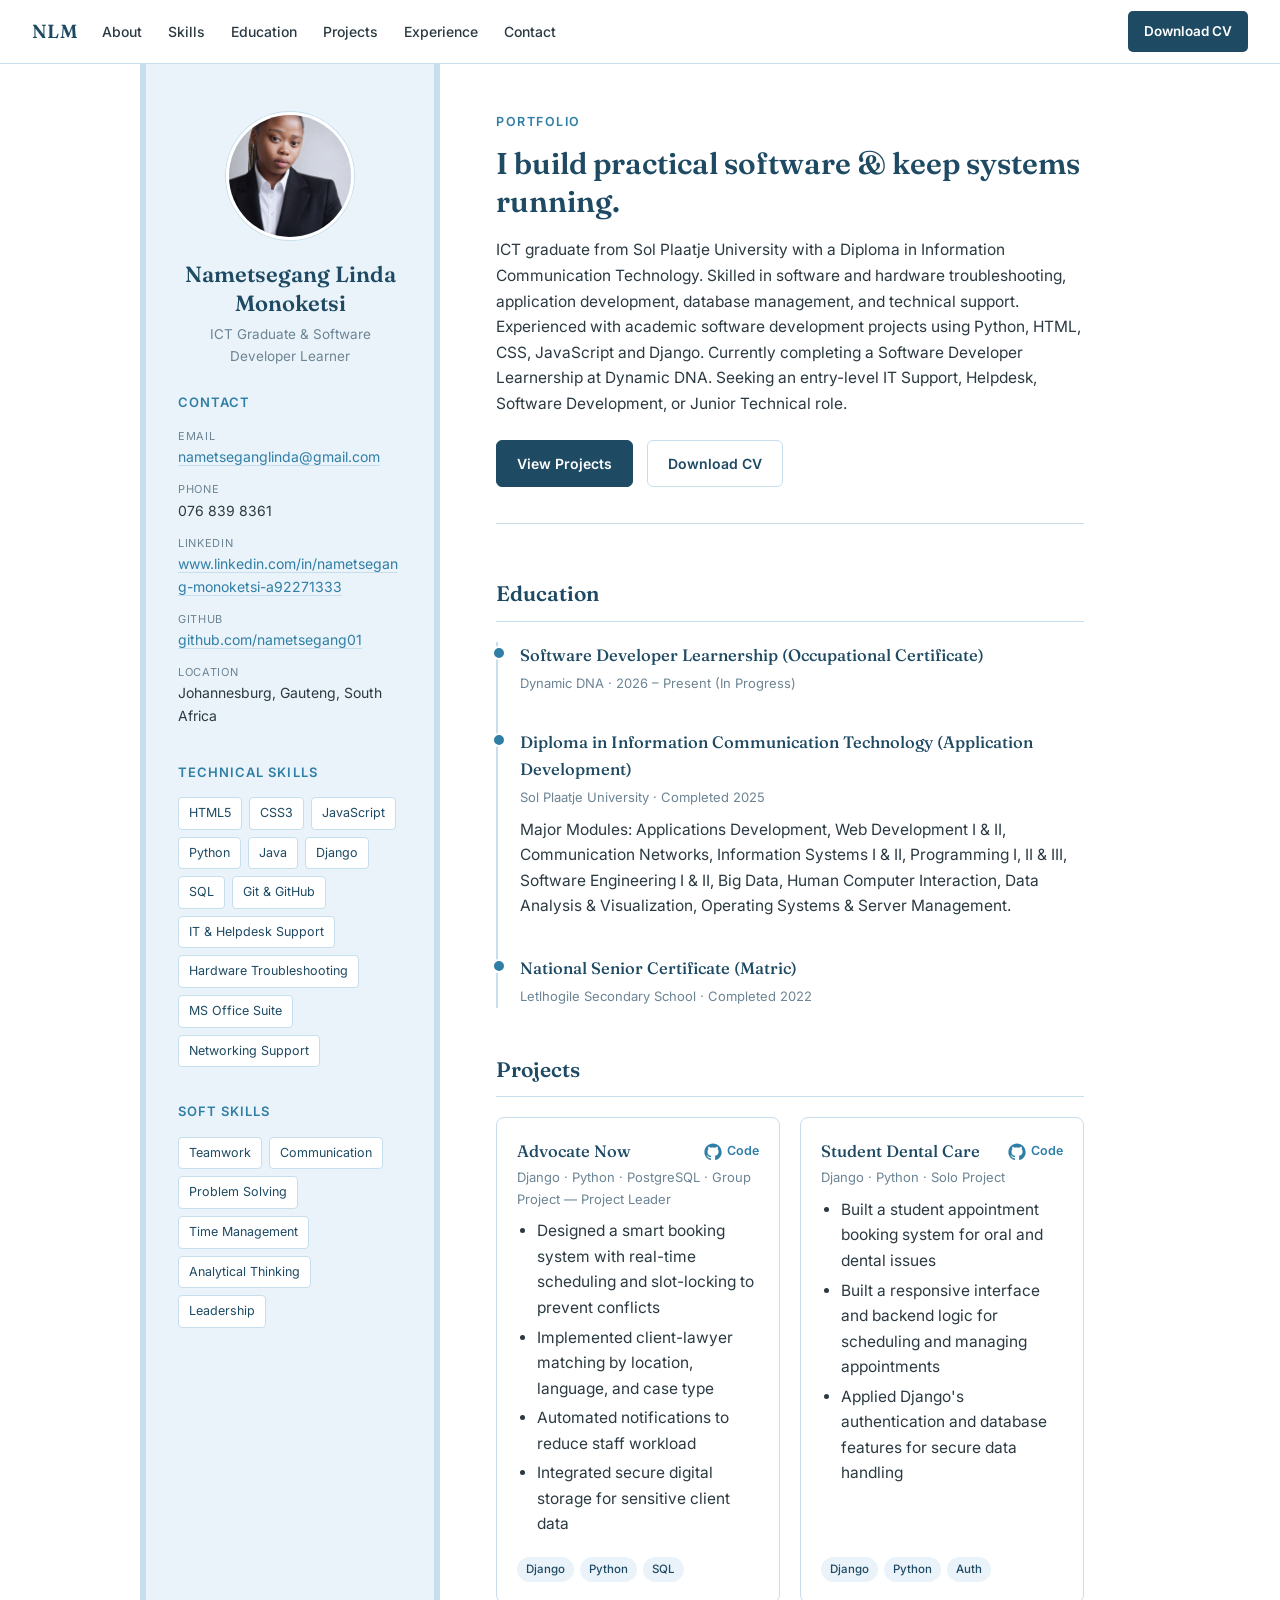
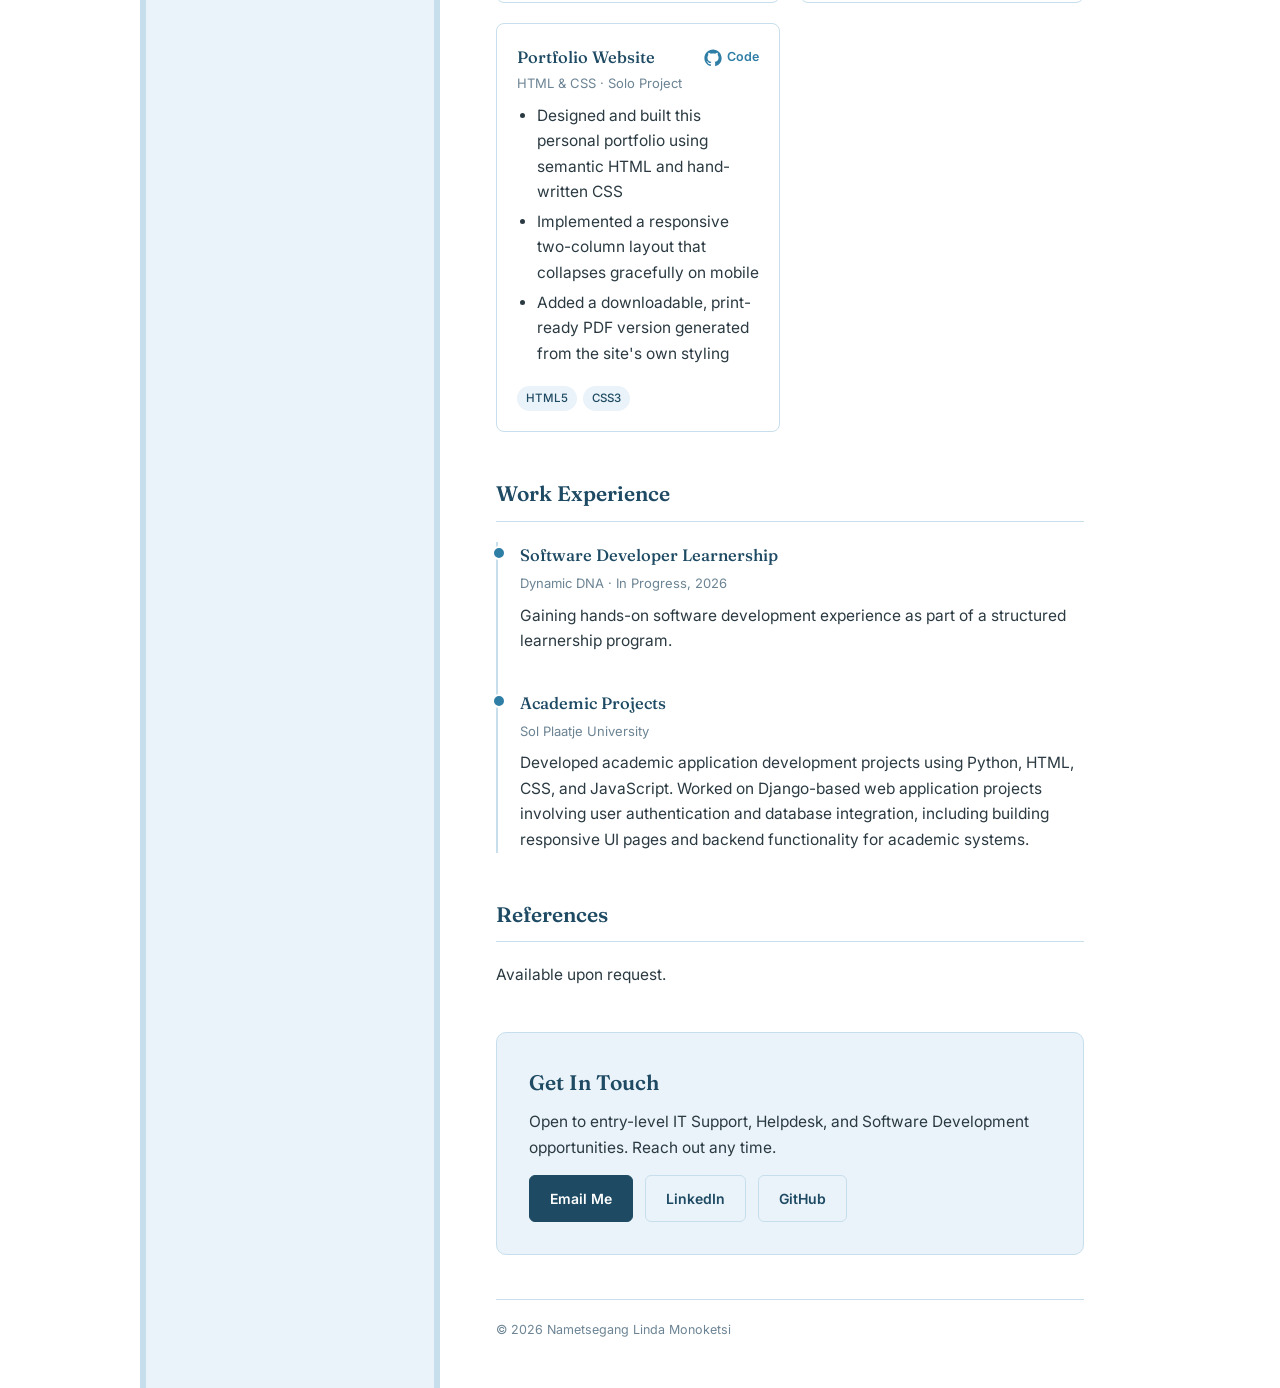
==== index.html @ 9d138338 "Update index.html" ====
<!DOCTYPE html>
<html lang="en">
<head>
  <meta charset="UTF-8">
  <meta name="viewport" content="width=device-width, initial-scale=1.0">
  <title>Nametsegang Linda Monoketsi | Portfolio</title>
  <link rel="preconnect" href="https://fonts.googleapis.com">
  <link href="https://fonts.googleapis.com/css2?family=Fraunces:opsz,wght@9..144,500;9..144,600;9..144,700&family=Inter:wght@400;500;600&display=swap" rel="stylesheet">
  <link rel="stylesheet" href="style.css">
</head>
<body>

  <!-- Top navigation -->
  <nav class="navbar">
    <a href="#top" class="nav-brand">NLM</a>
    <button class="nav-toggle" id="navToggle" aria-label="Toggle menu" aria-expanded="false">
      <span></span><span></span><span></span>
    </button>
    <ul class="nav-links" id="navLinks">
      <li><a href="#about">About</a></li>
      <li><a href="#skills">Skills</a></li>
      <li><a href="#education">Education</a></li>
      <li><a href="#projects">Projects</a></li>
      <li><a href="#experience">Experience</a></li>
      <li><a href="#contact">Contact</a></li>
    </ul>
    <a href="assets/Nametsegang_Monoketsi_CV.pdf" class="nav-download" download>Download CV</a>
  </nav>

  <div class="page" id="top">

    <!-- Sidebar -->
    <aside class="sidebar">
      <img src="profile.png" class="profile-photo">
      <h1>Nametsegang Linda Monoketsi</h1>
      <p class="title">ICT Graduate &amp; Software Developer Learner</p>


      <div class="sidebar-block">
        <h2>Contact</h2>
        <dl class="contact-list">
          <dt>Email</dt>
          <dd><a href="mailto:nametseganglinda@gmail.com">nametseganglinda@gmail.com</a></dd>
          <dt>Phone</dt>
          <dd>076 839 8361</dd>
          <dt>LinkedIn</dt>
          <dd><a href="https://www.linkedin.com/in/nametsegang-monoketsi-a92271333" target="_blank" rel="noopener"> www.linkedin.com/in/nametsegang-monoketsi-a92271333</a></dd>
          <dt>GitHub</dt>
          <dd><a href="https://github.com/nametsegang01" target="_blank" rel="noopener"> github.com/nametsegang01 </a></dd>
          <dt>Location</dt>
          <dd>Johannesburg, Gauteng, South Africa</dd>
        </dl>
      </div>

      <div class="sidebar-block" id="skills">
        <h2>Technical Skills</h2>
        <ul class="tag-list">
          <li>HTML5</li>
          <li>CSS3</li>
          <li>JavaScript</li>
          <li>Python</li>
          <li>Java</li>
          <li>Django</li>
          <li>SQL</li>
          <li>Git &amp; GitHub</li>
          <li>IT &amp; Helpdesk Support</li>
          <li>Hardware Troubleshooting</li>
          <li>MS Office Suite</li>
          <li>Networking Support</li>
        </ul>
      </div>

      <div class="sidebar-block">
        <h2>Soft Skills</h2>
        <ul class="tag-list">
          <li>Teamwork</li>
          <li>Communication</li>
          <li>Problem Solving</li>
          <li>Time Management</li>
          <li>Analytical Thinking</li>
          <li>Leadership</li>
        </ul>
      </div>
    </aside>

    <!-- Main content -->
    <main class="main">

      <!-- Hero -->
      <section class="hero" id="about">
        <p class="hero-eyebrow">Portfolio</p>
        <h2 class="hero-heading">I build practical software &amp; keep systems running.</h2>
        <p class="hero-sub">
          ICT graduate from Sol Plaatje University with a Diploma in Information Communication Technology.
          Skilled in software and hardware troubleshooting, application development, database management,
          and technical support. Experienced with academic software development projects using Python,
          HTML, CSS, JavaScript and Django. Currently completing a Software Developer Learnership at
          Dynamic DNA. Seeking an entry-level IT Support, Helpdesk, Software Development, or Junior
          Technical role.
        </p>
        <div class="hero-actions">
          <a href="#projects" class="btn-primary">View Projects</a>
          <a href="assets/Nametsegang_Monoketsi_CV.pdf" class="btn-secondary" download>Download CV</a>
        </div>
      </section>

      <section class="section" id="education">
        <h2>Education</h2>

        <div class="timeline-entry">
          <h3>Software Developer Learnership (Occupational Certificate)</h3>
          <p class="entry-meta">Dynamic DNA &middot; 2026 – Present (In Progress)</p>
        </div>

        <div class="timeline-entry">
          <h3>Diploma in Information Communication Technology (Application Development)</h3>
          <p class="entry-meta">Sol Plaatje University &middot; Completed 2025</p>
          <p>Major Modules: Applications Development, Web Development I &amp; II, Communication Networks,
            Information Systems I &amp; II, Programming I, II &amp; III, Software Engineering I &amp; II,
            Big Data, Human Computer Interaction, Data Analysis &amp; Visualization, Operating Systems &amp;
            Server Management.</p>
        </div>

        <div class="timeline-entry">
          <h3>National Senior Certificate (Matric)</h3>
          <p class="entry-meta">Letlhogile Secondary School &middot; Completed 2022</p>
        </div>
      </section>

      <section class="section" id="projects">
        <h2>Projects</h2>

        <div class="project-grid">

          <article class="project-card">
            <div class="project-card-head">
              <h3>Advocate Now</h3>
              <a href="https://advocate-now.onrender.com/" target="_blank" rel="noopener" class="project-link" aria-label="View Advocate Now on GitHub">
                <svg viewBox="0 0 24 24" width="18" height="18" fill="currentColor" aria-hidden="true"><path d="M12 .5C5.73.5.5 5.74.5 12.02c0 5.02 3.29 9.28 7.86 10.78.58.11.79-.25.79-.56 0-.28-.01-1.02-.02-2-3.2.7-3.88-1.53-3.88-1.53-.52-1.34-1.28-1.7-1.28-1.7-1.05-.72.08-.7.08-.7 1.16.08 1.77 1.19 1.77 1.19 1.03 1.78 2.71 1.26 3.37.96.1-.75.4-1.26.73-1.55-2.56-.29-5.26-1.28-5.26-5.7 0-1.26.45-2.29 1.19-3.1-.12-.29-.52-1.46.11-3.05 0 0 .97-.31 3.18 1.18.92-.26 1.91-.39 2.89-.39.98 0 1.97.13 2.89.39 2.21-1.49 3.18-1.18 3.18-1.18.63 1.59.23 2.76.11 3.05.74.81 1.19 1.84 1.19 3.1 0 4.43-2.7 5.41-5.27 5.7.42.36.78 1.07.78 2.16 0 1.56-.01 2.82-.01 3.2 0 .31.21.68.8.56A10.53 10.53 0 0 0 23.5 12.02C23.5 5.74 18.27.5 12 .5Z"/></svg>
                Code
              </a>
            </div>
            <p class="entry-meta">Django &middot; Python &middot; PostgreSQL &middot; Group Project — Project Leader</p>
            <ul>
              <li>Designed a smart booking system with real-time scheduling and slot-locking to prevent conflicts</li>
              <li>Implemented client-lawyer matching by location, language, and case type</li>
              <li>Automated notifications to reduce staff workload</li>
              <li>Integrated secure digital storage for sensitive client data</li>
            </ul>
            <ul class="tech-tags">
              <li>Django</li><li>Python</li><li>SQL</li>
            </ul>
          </article>

          <article class="project-card">
            <div class="project-card-head">
              <h3>Student Dental Care</h3>
              <a href="https://student-dental-care.onrender.com/" target="_blank" rel="noopener" class="project-link" aria-label="View Student Dental Care on GitHub">
                <svg viewBox="0 0 24 24" width="18" height="18" fill="currentColor" aria-hidden="true"><path d="M12 .5C5.73.5.5 5.74.5 12.02c0 5.02 3.29 9.28 7.86 10.78.58.11.79-.25.79-.56 0-.28-.01-1.02-.02-2-3.2.7-3.88-1.53-3.88-1.53-.52-1.34-1.28-1.7-1.28-1.7-1.05-.72.08-.7.08-.7 1.16.08 1.77 1.19 1.77 1.19 1.03 1.78 2.71 1.26 3.37.96.1-.75.4-1.26.73-1.55-2.56-.29-5.26-1.28-5.26-5.7 0-1.26.45-2.29 1.19-3.1-.12-.29-.52-1.46.11-3.05 0 0 .97-.31 3.18 1.18.92-.26 1.91-.39 2.89-.39.98 0 1.97.13 2.89.39 2.21-1.49 3.18-1.18 3.18-1.18.63 1.59.23 2.76.11 3.05.74.81 1.19 1.84 1.19 3.1 0 4.43-2.7 5.41-5.27 5.7.42.36.78 1.07.78 2.16 0 1.56-.01 2.82-.01 3.2 0 .31.21.68.8.56A10.53 10.53 0 0 0 23.5 12.02C23.5 5.74 18.27.5 12 .5Z"/></svg>
                Code
              </a>
            </div>
            <p class="entry-meta">Django &middot; Python &middot; Solo Project</p>
            <ul>
              <li>Built a student appointment booking system for oral and dental issues</li>
              <li>Built a responsive interface and backend logic for scheduling and managing appointments</li>
              <li>Applied Django's authentication and database features for secure data handling</li>
            </ul>
            <ul class="tech-tags">
              <li>Django</li><li>Python</li><li>Auth</li>
            </ul>
          </article>

          <article class="project-card">
            <div class="project-card-head">
              <h3>Portfolio Website</h3>
              <a href="https://nametsegang01.github.io/portfolio-cv/" target="_blank" rel="noopener" class="project-link" aria-label="View Portfolio Website on GitHub">
                <svg viewBox="0 0 24 24" width="18" height="18" fill="currentColor" aria-hidden="true"><path d="M12 .5C5.73.5.5 5.74.5 12.02c0 5.02 3.29 9.28 7.86 10.78.58.11.79-.25.79-.56 0-.28-.01-1.02-.02-2-3.2.7-3.88-1.53-3.88-1.53-.52-1.34-1.28-1.7-1.28-1.7-1.05-.72.08-.7.08-.7 1.16.08 1.77 1.19 1.77 1.19 1.03 1.78 2.71 1.26 3.37.96.1-.75.4-1.26.73-1.55-2.56-.29-5.26-1.28-5.26-5.7 0-1.26.45-2.29 1.19-3.1-.12-.29-.52-1.46.11-3.05 0 0 .97-.31 3.18 1.18.92-.26 1.91-.39 2.89-.39.98 0 1.97.13 2.89.39 2.21-1.49 3.18-1.18 3.18-1.18.63 1.59.23 2.76.11 3.05.74.81 1.19 1.84 1.19 3.1 0 4.43-2.7 5.41-5.27 5.7.42.36.78 1.07.78 2.16 0 1.56-.01 2.82-.01 3.2 0 .31.21.68.8.56A10.53 10.53 0 0 0 23.5 12.02C23.5 5.74 18.27.5 12 .5Z"/></svg>
                Code
              </a>
            </div>
            <p class="entry-meta">HTML &amp; CSS &middot; Solo Project</p>
            <ul>
              <li>Designed and built this personal portfolio using semantic HTML and hand-written CSS</li>
              <li>Implemented a responsive two-column layout that collapses gracefully on mobile</li>
              <li>Added a downloadable, print-ready PDF version generated from the site's own styling</li>
            </ul>
            <ul class="tech-tags">
              <li>HTML5</li><li>CSS3</li>
            </ul>
          </article>

        </div>
   </section>

      <section class="section" id="experience">
        <h2>Work Experience</h2>

        <div class="timeline-entry">
          <h3>Software Developer Learnership</h3>
          <p class="entry-meta">Dynamic DNA &middot; In Progress, 2026</p>
          <p>Gaining hands-on software development experience as part of a structured learnership program.</p>
        </div>

        <div class="timeline-entry">
          <h3>Academic Projects</h3>
          <p class="entry-meta">Sol Plaatje University</p>
          <p>Developed academic application development projects using Python, HTML, CSS, and JavaScript.
            Worked on Django-based web application projects involving user authentication and database
            integration, including building responsive UI pages and backend functionality for academic
            systems.</p>
        </div>
      </section>

      <section class="section" id="references">
        <h2>References</h2>
        <p>Available upon request.</p>
      </section>

      <section class="section contact-cta" id="contact">
        <h2>Get In Touch</h2>
        <p>Open to entry-level IT Support, Helpdesk, and Software Development opportunities. Reach out any time.</p>
        <div class="contact-cta-links">
          <a href="mailto:nametseganglinda@gmail.com" class="btn-primary">Email Me</a>
          <a href="https://www.linkedin.com/in/nametsegang-monoketsi-a92271333" target="_blank" rel="noopener" class="btn-secondary">LinkedIn</a>
          <a href="https://github.com/nametsegang01" target="_blank" rel="noopener" class="btn-secondary">GitHub</a>
        </div>
      </section>

      <footer class="footer">
        <p>&copy; 2026 Nametsegang Linda Monoketsi</p>
      </footer>

    </main>
  </div>

  <script>
    const navToggle = document.getElementById('navToggle');
    const navLinks = document.getElementById('navLinks');
    navToggle.addEventListener('click', () => {
      const open = navLinks.classList.toggle('open');
      navToggle.setAttribute('aria-expanded', open);
    });
    navLinks.querySelectorAll('a').forEach(link => {
      link.addEventListener('click', () => {
        navLinks.classList.remove('open');
        navToggle.setAttribute('aria-expanded', 'false');
      });
    });
  </script>

</body>
</html>
---- style.css ----
/* =======================================================
   Portfolio Theme — light blue & white
   Display font: Fraunces (headings)
   Body font:    Inter (everything else)
   ======================================================= */

:root {
  --blue-deep:   #1e4a63;   /* headings, name */
  --blue-mid:    #2f7ea6;   /* links, accents */
  --blue-soft:   #eaf3f9;   /* sidebar background */
  --blue-line:   #c7dfec;   /* hairlines, dividers, tags */
  --text-main:   #2b3a42;
  --text-muted:  #6c8494;
  --white:       #ffffff;
  --nav-height:  64px;
}

* {
  margin: 0;
  padding: 0;
  box-sizing: border-box;
}

html {
  scroll-behavior: smooth;
  scroll-padding-top: calc(var(--nav-height) + 12px);
}

body {
  font-family: 'Inter', Arial, sans-serif;
  color: var(--text-main);
  background-color: var(--white);
  line-height: 1.65;
  font-size: 15.5px;
}

h1, h2, h3 {
  font-family: 'Fraunces', Georgia, serif;
  color: var(--blue-deep);
}

a {
  color: var(--blue-mid);
}

a:focus-visible,
button:focus-visible {
  outline: 2px solid var(--blue-mid);
  outline-offset: 2px;
}

/* ---------- Top navigation ---------- */

.navbar {
  position: sticky;
  top: 0;
  z-index: 50;
  height: var(--nav-height);
  display: flex;
  align-items: center;
  gap: 24px;
  padding: 0 32px;
  background-color: rgba(255, 255, 255, 0.92);
  backdrop-filter: saturate(180%) blur(8px);
  border-bottom: 1px solid var(--blue-line);
}

.nav-brand {
  font-family: 'Fraunces', Georgia, serif;
  font-weight: 600;
  font-size: 19px;
  color: var(--blue-deep);
  text-decoration: none;
  letter-spacing: 0.02em;
}

.nav-links {
  list-style: none;
  display: flex;
  gap: 26px;
  margin-right: auto;
}

.nav-links a {
  text-decoration: none;
  color: var(--text-main);
  font-size: 14px;
  font-weight: 500;
}

.nav-links a:hover {
  color: var(--blue-mid);
}

.nav-download {
  text-decoration: none;
  background-color: var(--blue-deep);
  color: var(--white);
  font-size: 13.5px;
  font-weight: 600;
  padding: 9px 16px;
  border-radius: 5px;
  white-space: nowrap;
  transition: background-color 0.15s ease;
}

.nav-download:hover {
  background-color: var(--blue-mid);
}

.nav-toggle {
  display: none;
  flex-direction: column;
  justify-content: center;
  gap: 4px;
  width: 32px;
  height: 32px;
  background: none;
  border: none;
  cursor: pointer;
  margin-left: auto;
}

.nav-toggle span {
  display: block;
  height: 2px;
  background-color: var(--blue-deep);
  border-radius: 2px;
}

/* ---------- Page layout ---------- */

.page {
  display: flex;
  max-width: 1000px;
  margin: 0 auto;
  min-height: 100vh;
}

/* ---------- Sidebar ---------- */

.sidebar {
  flex: 0 0 300px;
  background-color: var(--blue-soft);
  padding: 48px 32px;
  border-right: 6px solid var(--blue-line);
  border-left: 6px solid var(--blue-line);
}

.profile-photo {
  width: 128px;
  height: 128px;
  border-radius: 50%;
  object-fit: cover;
  display: block;
  margin: 0 auto 20px;
  border: 3px solid var(--white);
  box-shadow: 0 0 0 1px var(--blue-line);
}

.sidebar h1 {
  font-size: 22px;
  font-weight: 600;
  text-align: center;
  line-height: 1.3;
}

.sidebar .title {
  text-align: center;
  font-size: 13.5px;
  color: var(--text-muted);
  margin-top: 6px;
  margin-bottom: 24px;
}

.btn-download-cv {
  display: flex;
  align-items: center;
  justify-content: center;
  gap: 8px;
  text-decoration: none;
  background-color: var(--white);
  color: var(--blue-deep);
  border: 1.5px solid var(--blue-deep);
  font-size: 13.5px;
  font-weight: 600;
  padding: 11px 14px;
  border-radius: 6px;
  margin-bottom: 36px;
  transition: background-color 0.15s ease, color 0.15s ease;
}

.btn-download-cv svg {
  flex-shrink: 0;
}

.btn-download-cv:hover {
  background-color: var(--blue-deep);
  color: var(--white);
}

.sidebar-block {
  margin-bottom: 34px;
}

.sidebar-block:last-child {
  margin-bottom: 0;
}

.sidebar h2 {
  font-size: 13px;
  font-weight: 600;
  text-transform: uppercase;
  letter-spacing: 0.08em;
  color: var(--blue-mid);
  margin-bottom: 14px;
  font-family: 'Inter', Arial, sans-serif;
}

/* Contact list */
.contact-list dt {
  font-size: 11px;
  text-transform: uppercase;
  letter-spacing: 0.06em;
  color: var(--text-muted);
  margin-top: 12px;
}

.contact-list dt:first-child {
  margin-top: 0;
}

.contact-list dd {
  font-size: 14px;
  word-break: break-word;
}

.contact-list a {
  text-decoration: none;
  border-bottom: 1px solid var(--blue-line);
}

.contact-list a:hover {
  border-bottom-color: var(--blue-mid);
}

/* Skill tags */
.tag-list {
  list-style: none;
  display: flex;
  flex-wrap: wrap;
  gap: 7px;
}

.tag-list li {
  background-color: var(--white);
  border: 1px solid var(--blue-line);
  color: var(--blue-deep);
  font-size: 12.5px;
  padding: 5px 10px;
  border-radius: 4px;
}

/* ---------- Main content ---------- */

.main {
  flex: 1;
  padding: 48px 56px;
}

/* Hero */
.hero {
  margin-bottom: 52px;
  padding-bottom: 36px;
  border-bottom: 1px solid var(--blue-line);
}

.hero-eyebrow {
  font-size: 12.5px;
  font-weight: 600;
  text-transform: uppercase;
  letter-spacing: 0.12em;
  color: var(--blue-mid);
  margin-bottom: 12px;
}

.hero-heading {
  font-size: 30px;
  font-weight: 600;
  line-height: 1.28;
  margin-bottom: 16px;
  max-width: 34ch;
}

.hero-sub {
  color: var(--text-main);
  max-width: 62ch;
  margin-bottom: 24px;
}

.hero-actions {
  display: flex;
  gap: 14px;
  flex-wrap: wrap;
}

.btn-primary,
.btn-secondary {
  display: inline-block;
  text-decoration: none;
  font-size: 14px;
  font-weight: 600;
  padding: 11px 20px;
  border-radius: 6px;
  transition: background-color 0.15s ease, color 0.15s ease, border-color 0.15s ease;
}

.btn-primary {
  background-color: var(--blue-deep);
  color: var(--white);
  border: 1.5px solid var(--blue-deep);
}

.btn-primary:hover {
  background-color: var(--blue-mid);
  border-color: var(--blue-mid);
}

.btn-secondary {
  background-color: transparent;
  color: var(--blue-deep);
  border: 1.5px solid var(--blue-line);
}

.btn-secondary:hover {
  border-color: var(--blue-deep);
}

.section {
  margin-bottom: 44px;
  scroll-margin-top: calc(var(--nav-height) + 12px);
}

.section h2 {
  font-size: 21px;
  font-weight: 600;
  margin-bottom: 20px;
  padding-bottom: 10px;
  border-bottom: 1px solid var(--blue-line);
}

.section p {
  margin-bottom: 10px;
}

.section ul {
  padding-left: 20px;
  margin-bottom: 10px;
}

.section li {
  margin-bottom: 4px;
}

/* Timeline entries (education / experience) */
.timeline-entry {
  position: relative;
  padding-left: 22px;
  padding-bottom: 26px;
  border-left: 2px solid var(--blue-line);
}

.timeline-entry:last-child {
  padding-bottom: 0;
}

.timeline-entry::before {
  content: "";
  position: absolute;
  left: -6px;
  top: 4px;
  width: 10px;
  height: 10px;
  border-radius: 50%;
  background-color: var(--blue-mid);
  border: 2px solid var(--white);
}

.timeline-entry h3 {
  font-size: 16.5px;
  font-weight: 500;
  margin-bottom: 4px;
}

.entry-meta {
  font-size: 13px;
  color: var(--text-muted);
  margin-bottom: 8px !important;
}

/* Project cards */
.project-grid {
  display: grid;
  grid-template-columns: repeat(auto-fit, minmax(230px, 1fr));
  gap: 20px;
  margin-bottom: 14px;
}

.project-card {
  border: 1px solid var(--blue-line);
  border-radius: 8px;
  padding: 20px;
  background-color: var(--white);
  display: flex;
  flex-direction: column;
  transition: box-shadow 0.15s ease, border-color 0.15s ease;
}

.project-card:hover {
  border-color: var(--blue-mid);
  box-shadow: 0 4px 14px rgba(30, 74, 99, 0.08);
}

.project-card-head {
  display: flex;
  align-items: center;
  justify-content: space-between;
  gap: 8px;
  margin-bottom: 2px;
}

.project-card-head h3 {
  font-size: 16.5px;
  font-weight: 500;
}

.project-link {
  display: inline-flex;
  align-items: center;
  gap: 5px;
  font-size: 12.5px;
  font-weight: 600;
  text-decoration: none;
  color: var(--blue-mid);
  white-space: nowrap;
}

.project-link:hover {
  color: var(--blue-deep);
}

.project-card ul:not(.tech-tags) {
  flex-grow: 1;
}

.tech-tags {
  list-style: none;
  display: flex;
  flex-wrap: wrap;
  gap: 6px;
  padding-left: 0 !important;
  margin-top: 6px;
  margin-bottom: 0 !important;
}

.tech-tags li {
  background-color: var(--blue-soft);
  color: var(--blue-deep);
  font-size: 11.5px;
  font-weight: 500;
  padding: 3px 9px;
  border-radius: 999px;
  margin-bottom: 0;
}

.project-note {
  font-size: 12.5px;
  color: var(--text-muted);
  font-style: italic;
}

/* Contact CTA */
.contact-cta {
  background-color: var(--blue-soft);
  border: 1px solid var(--blue-line);
  border-radius: 10px;
  padding: 32px;
  text-align: left;
}

.contact-cta h2 {
  border-bottom: none;
  padding-bottom: 0;
  margin-bottom: 10px;
}

.contact-cta p {
  color: var(--text-main);
  max-width: 55ch;
}

.contact-cta-links {
  display: flex;
  gap: 12px;
  flex-wrap: wrap;
  margin-top: 14px;
}

/* Footer */
.footer {
  padding-top: 20px;
  margin-top: 44px;
  border-top: 1px solid var(--blue-line);
  font-size: 12.5px;
  color: var(--text-muted);
}

/* ---------- Responsive ---------- */

@media (max-width: 760px) {
  .nav-links {
    position: fixed;
    top: var(--nav-height);
    left: 0;
    right: 0;
    flex-direction: column;
    background-color: var(--white);
    border-bottom: 1px solid var(--blue-line);
    padding: 16px 32px;
    gap: 14px;
    transform: translateY(-130%);
    transition: transform 0.2s ease;
  }

  .nav-links.open {
    transform: translateY(0);
  }

  .nav-toggle {
    display: flex;
  }

  .navbar {
    padding: 0 20px;
  }

  .nav-download {
    display: none;
  }

  .page {
    flex-direction: column;
  }

  .sidebar {
    flex: none;
    border-right: none;
    border-bottom: 1px solid var(--blue-line);
    padding: 36px 28px;
  }

  .main {
    padding: 36px 24px;
  }

  .hero-heading {
    font-size: 25px;
  }
}

/* ---------- Print styles (used for the downloadable CV PDF) ---------- */

@media print {
  .navbar,
  .btn-download-cv,
  .hero-actions,
  .contact-cta,
  .nav-toggle {
    display: none !important;
  }

  html {
    scroll-behavior: auto;
  }

  body {
    font-size: 12.5px;
  }

  .page {
    display: block;
    max-width: 100%;
  }

  .sidebar {
    border: none;
    background-color: var(--blue-soft) !important;
    -webkit-print-color-adjust: exact;
    print-color-adjust: exact;
    page-break-inside: avoid;
  }

  .hero {
    border-bottom: none;
    padding-bottom: 0;
    margin-bottom: 24px;
  }

  .hero-heading {
    font-size: 22px;
  }

  .section {
    page-break-inside: avoid;
  }

  .project-grid {
    grid-template-columns: 1fr;
  }

  a {
    color: var(--text-main);
    text-decoration: none;
  }
}
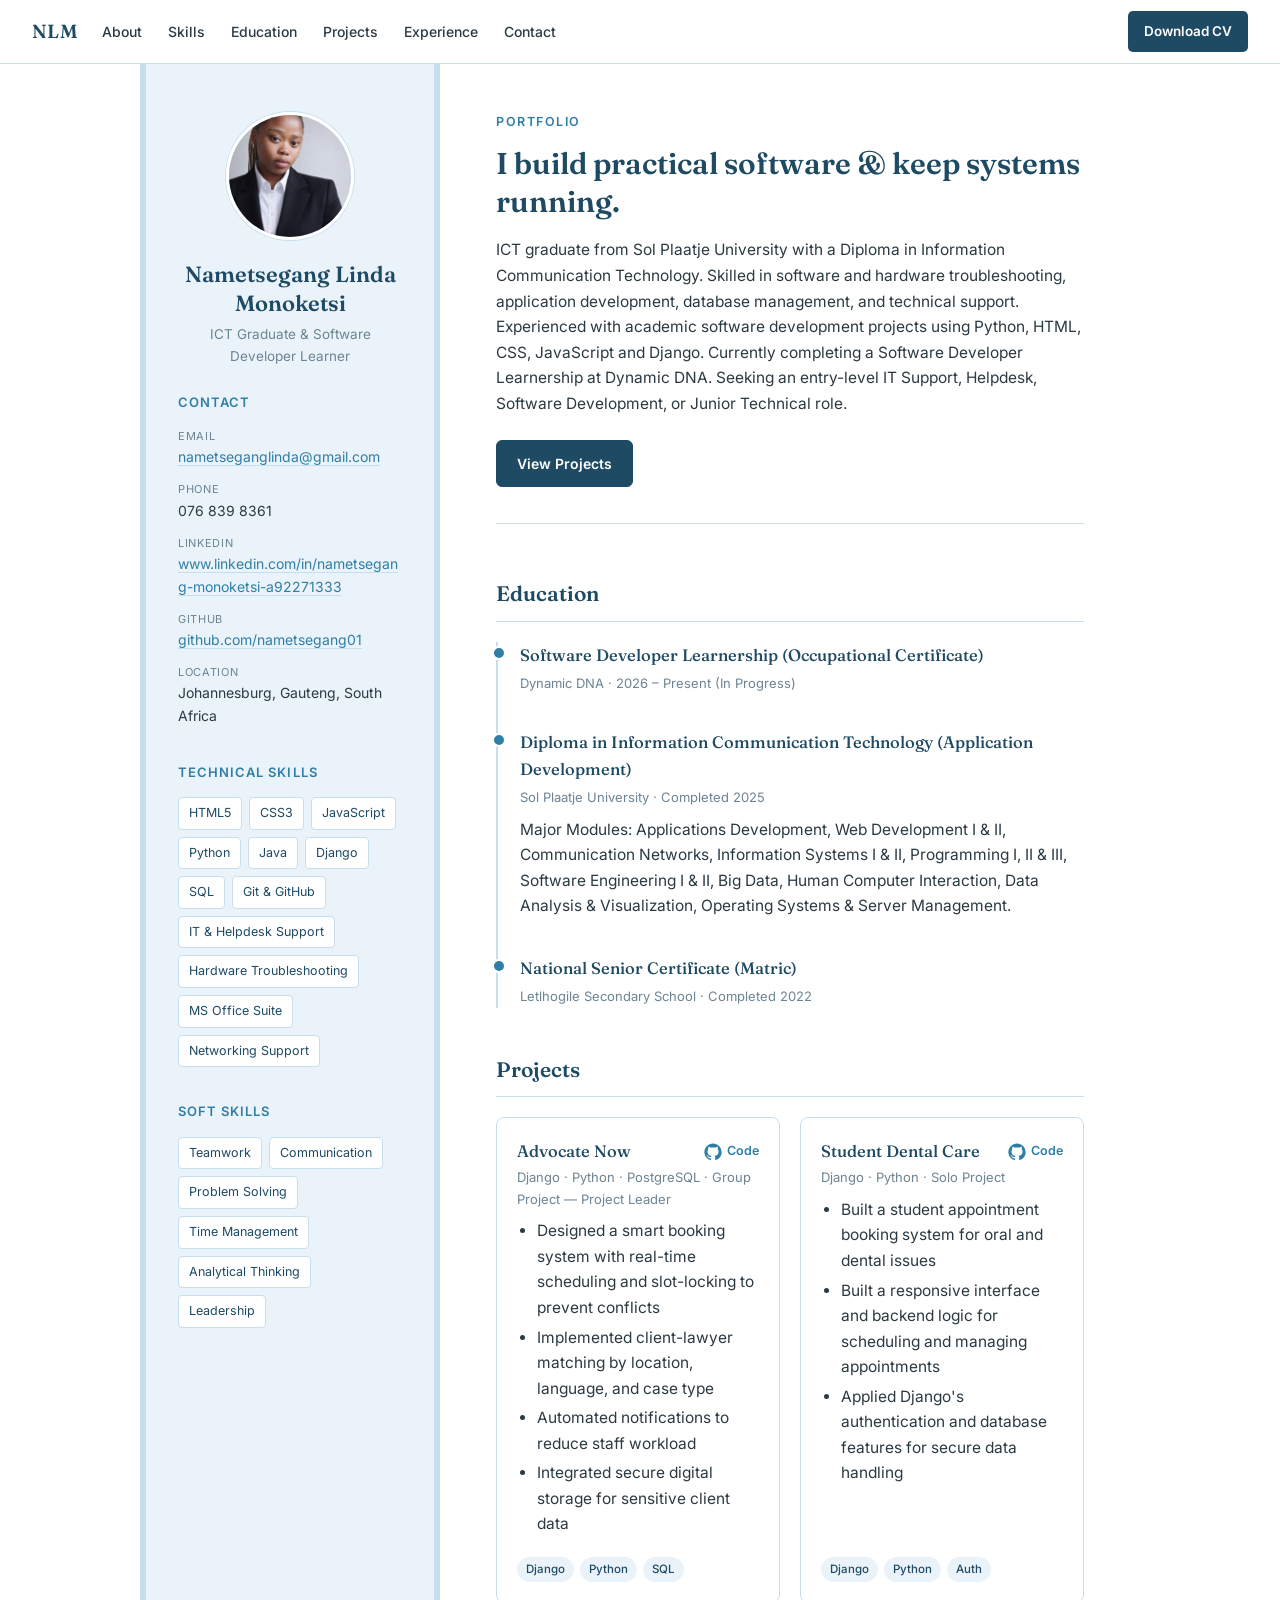
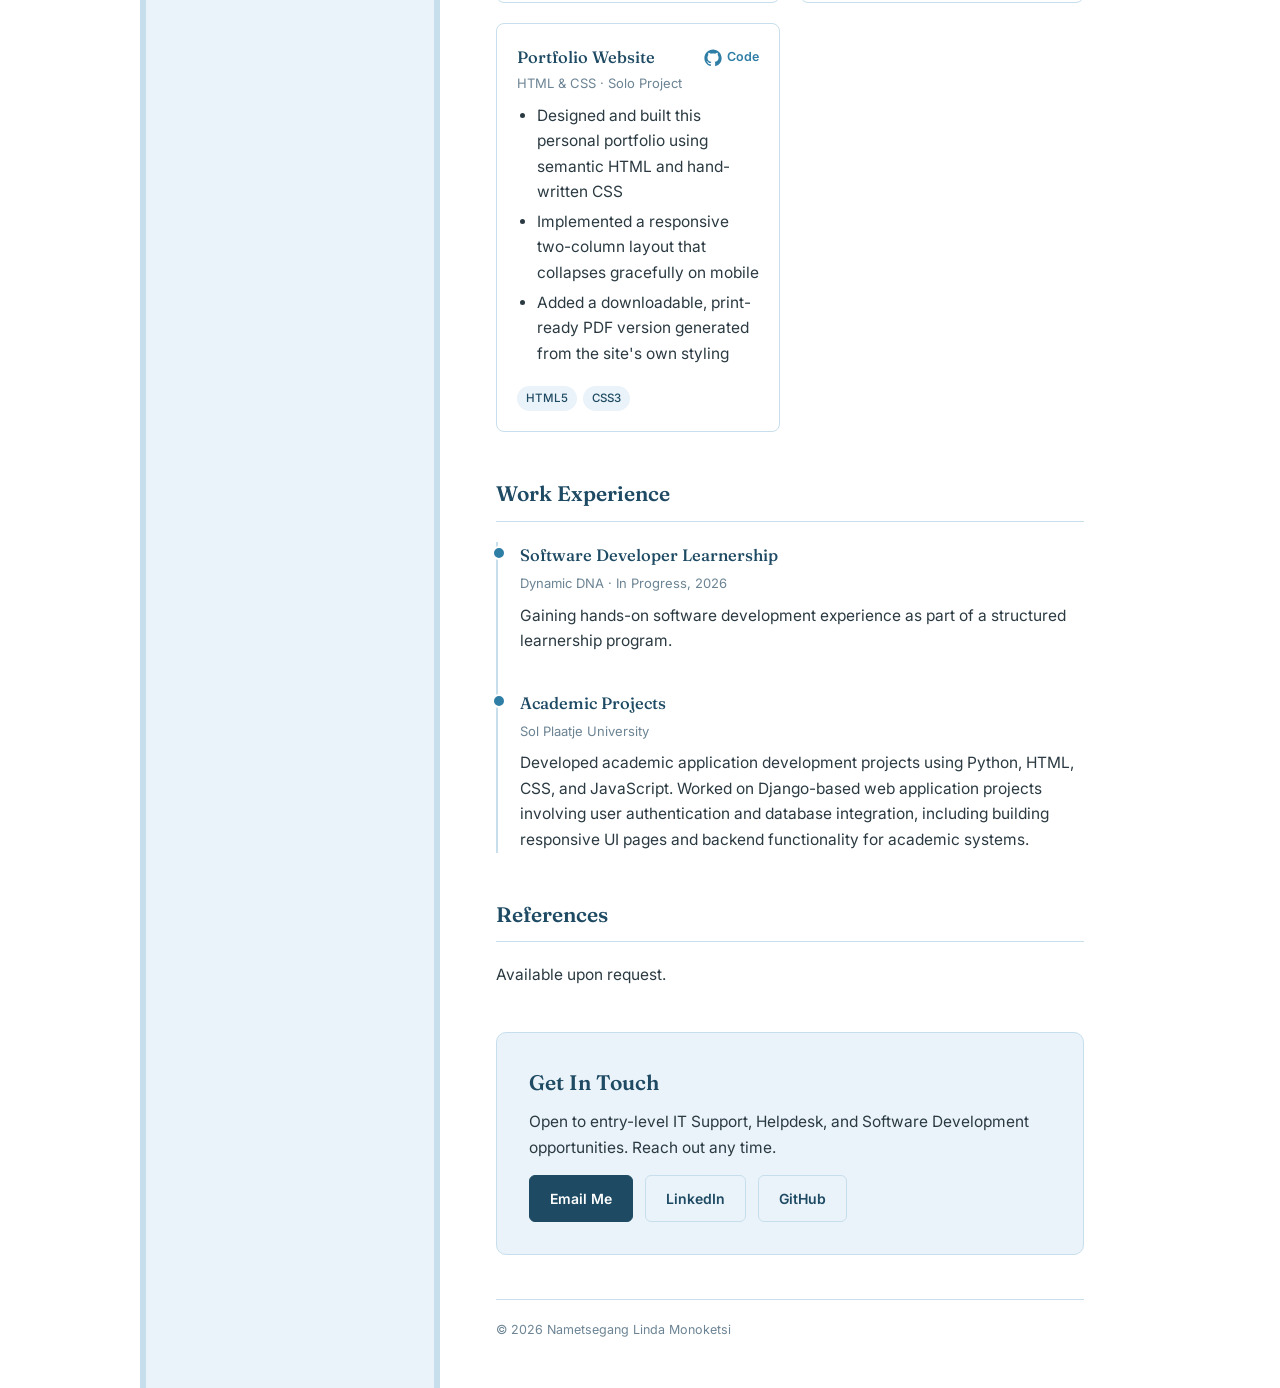
==== commit 0dedadac: "Update index.html" ====
--- a/index.html
+++ b/index.html
@@ -100,7 +100,6 @@
         </p>
         <div class="hero-actions">
           <a href="#projects" class="btn-primary">View Projects</a>
-          <a href="assets/Nametsegang_Monoketsi_CV.pdf" class="btn-secondary" download>Download CV</a>
         </div>
       </section>
 
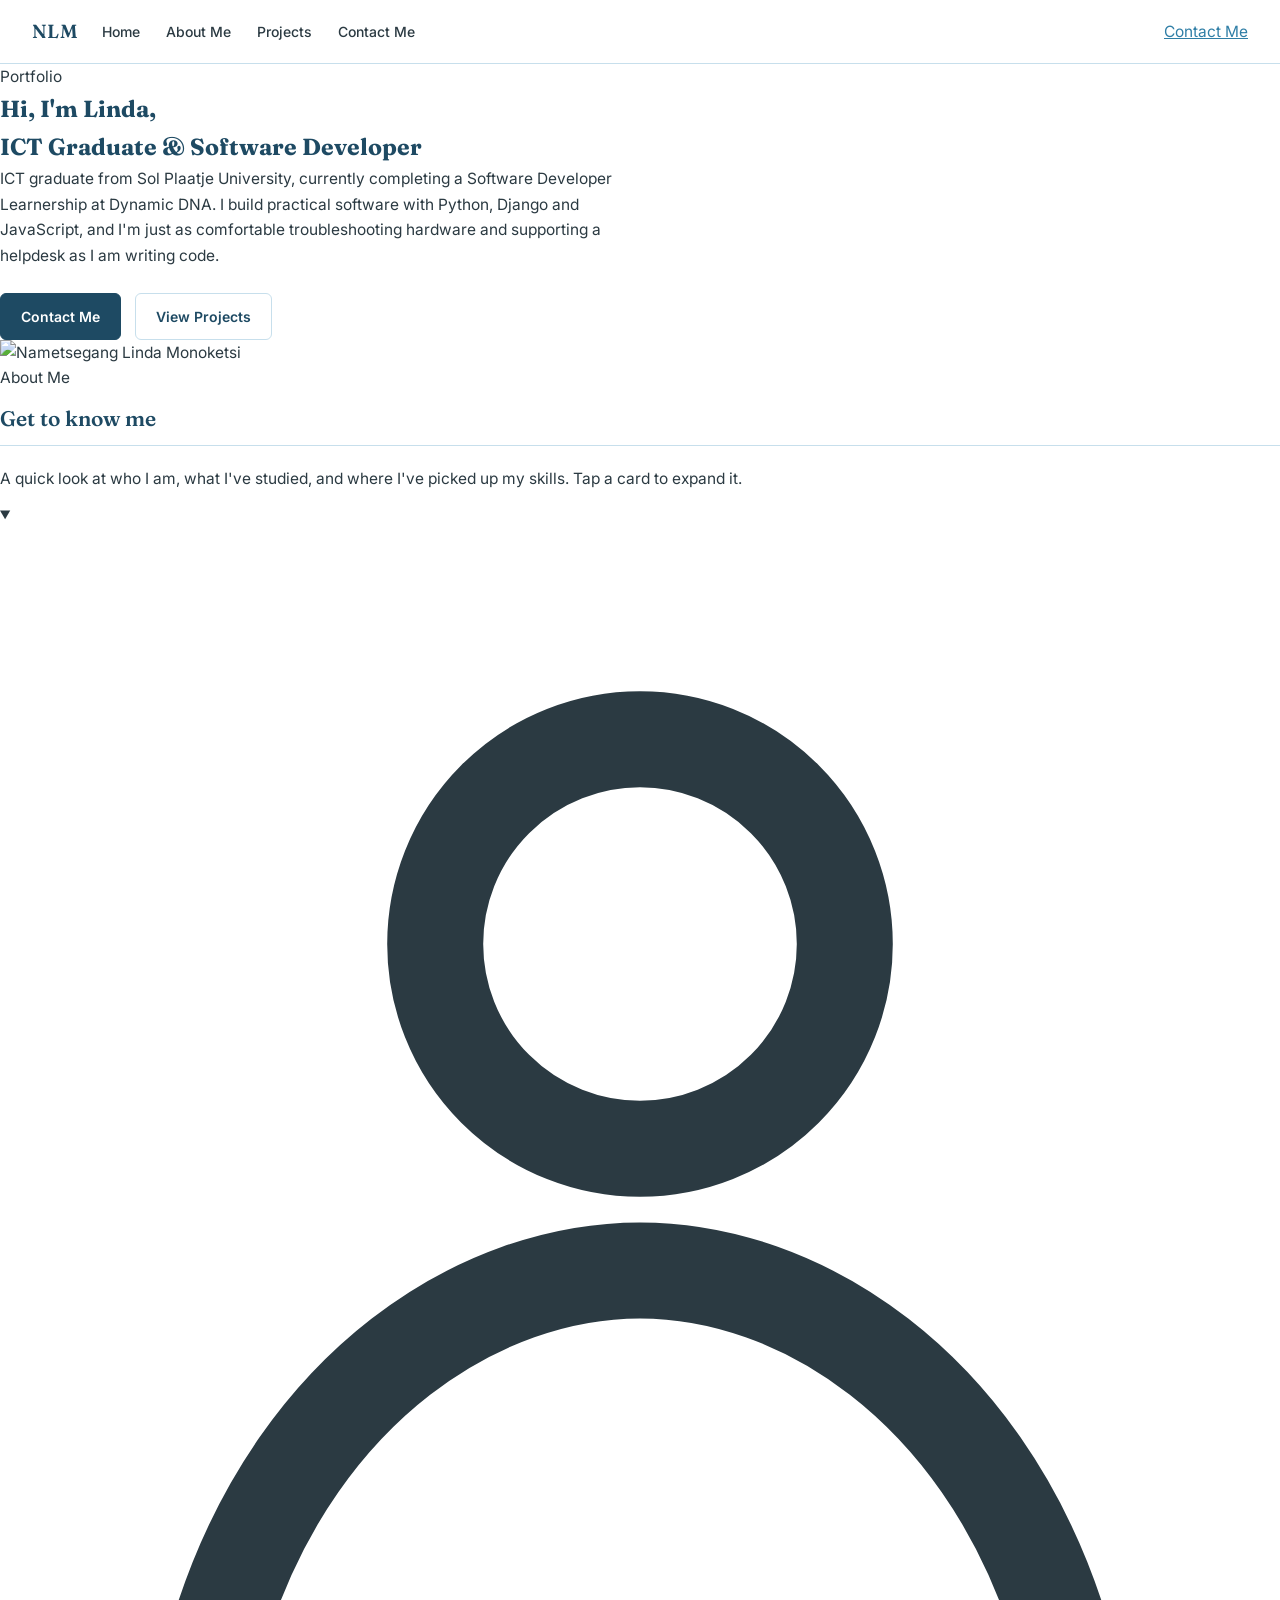
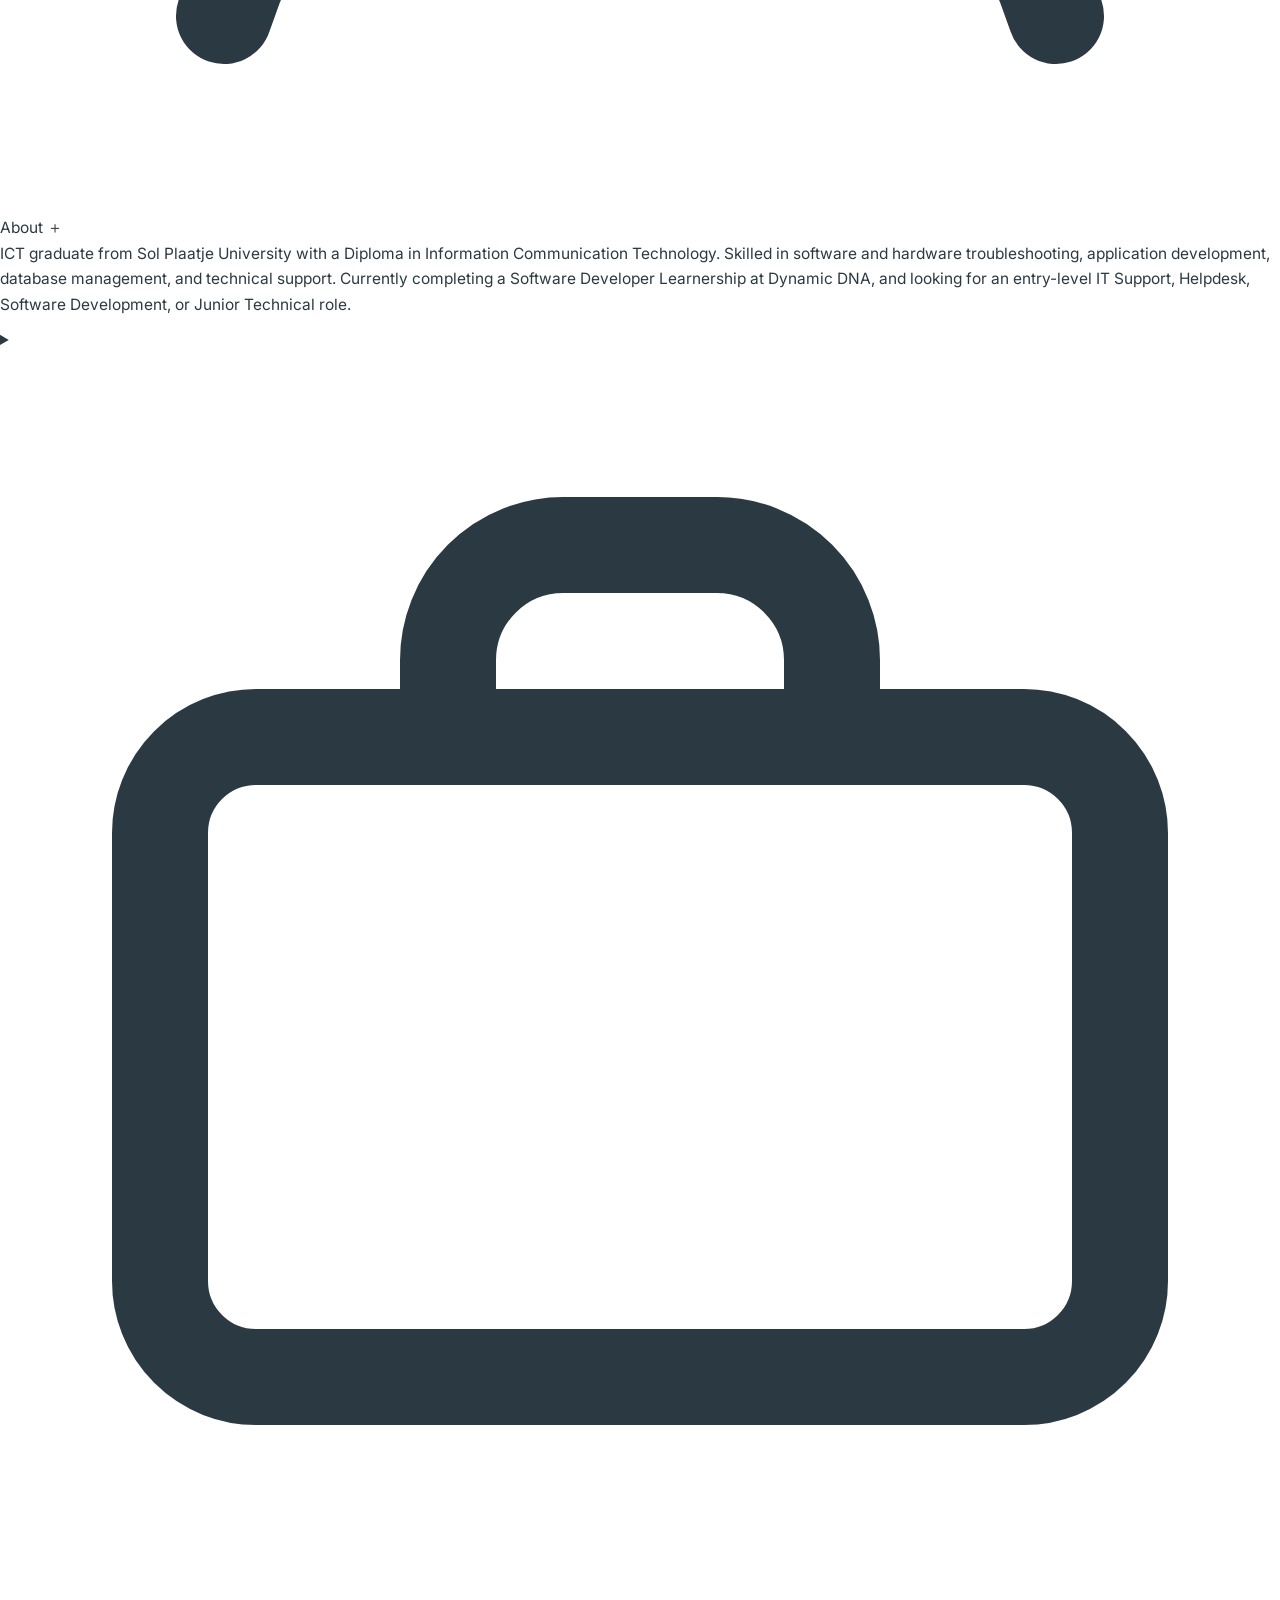
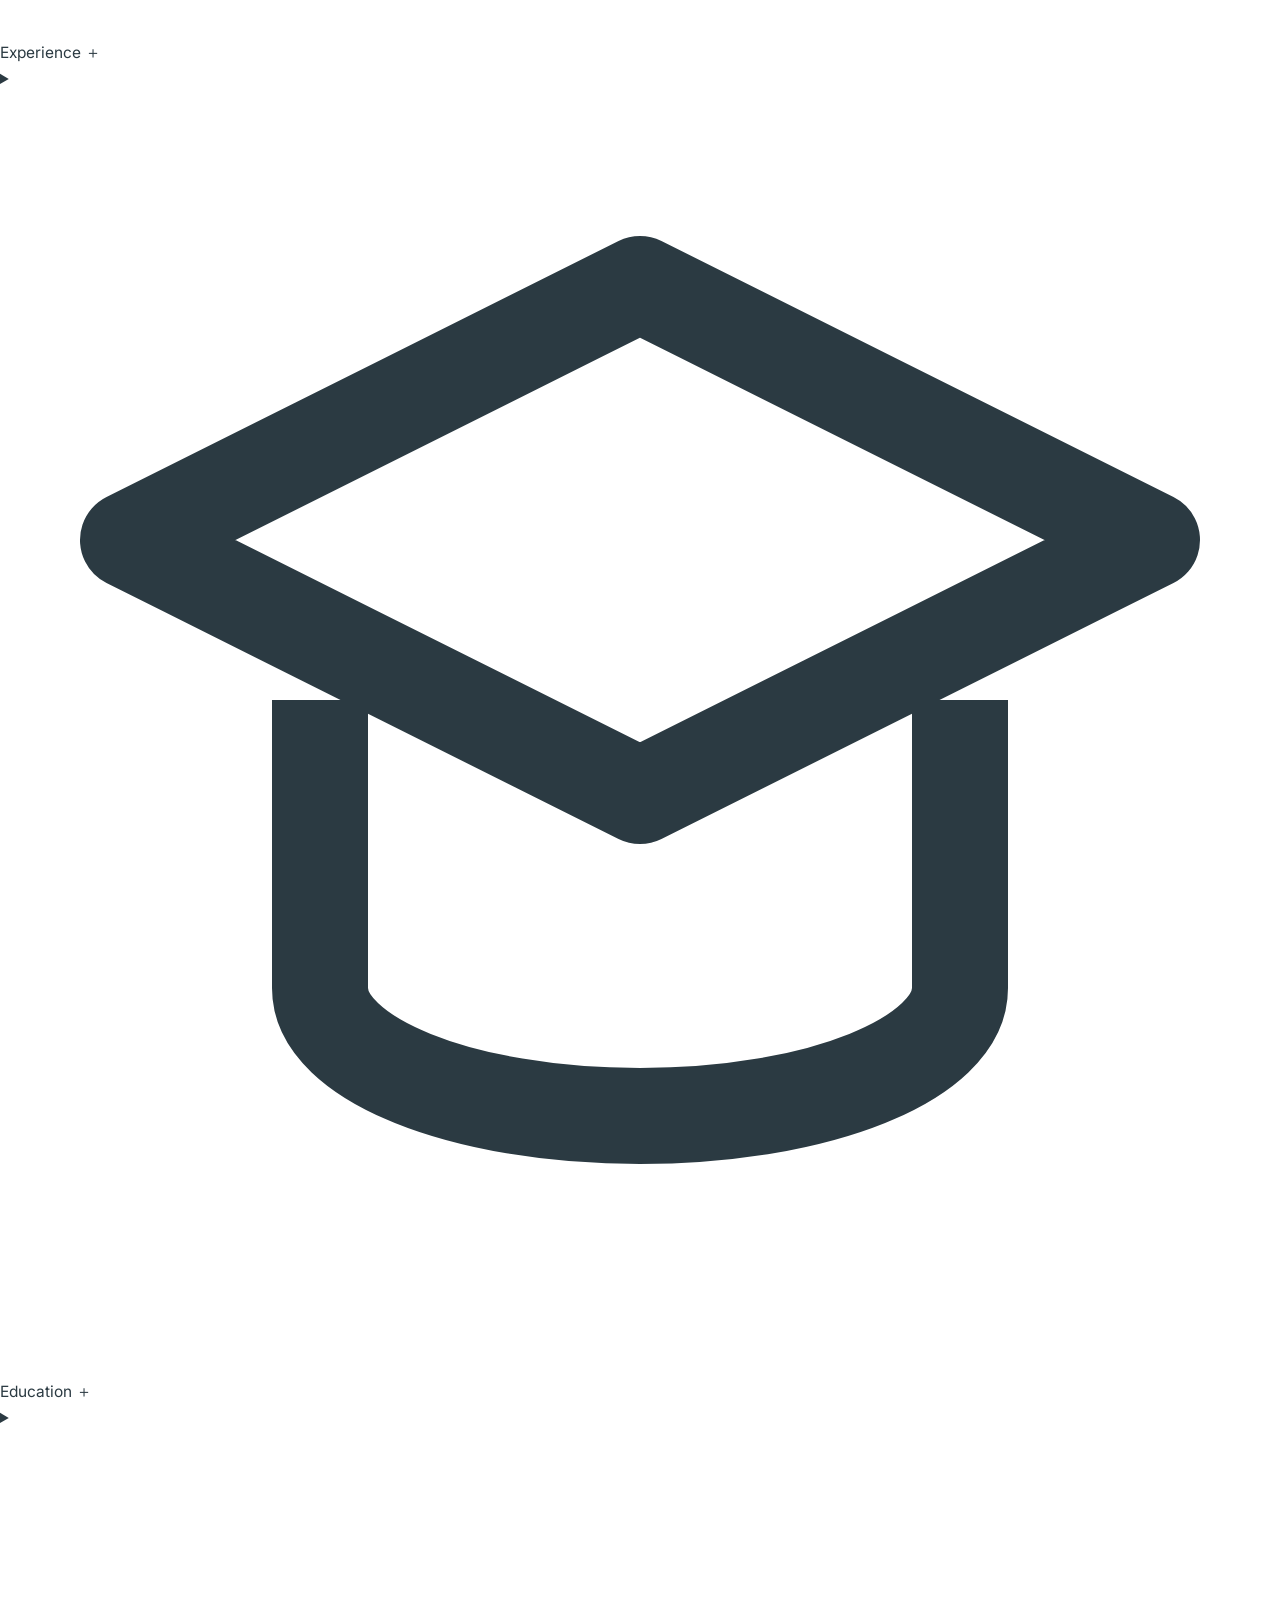
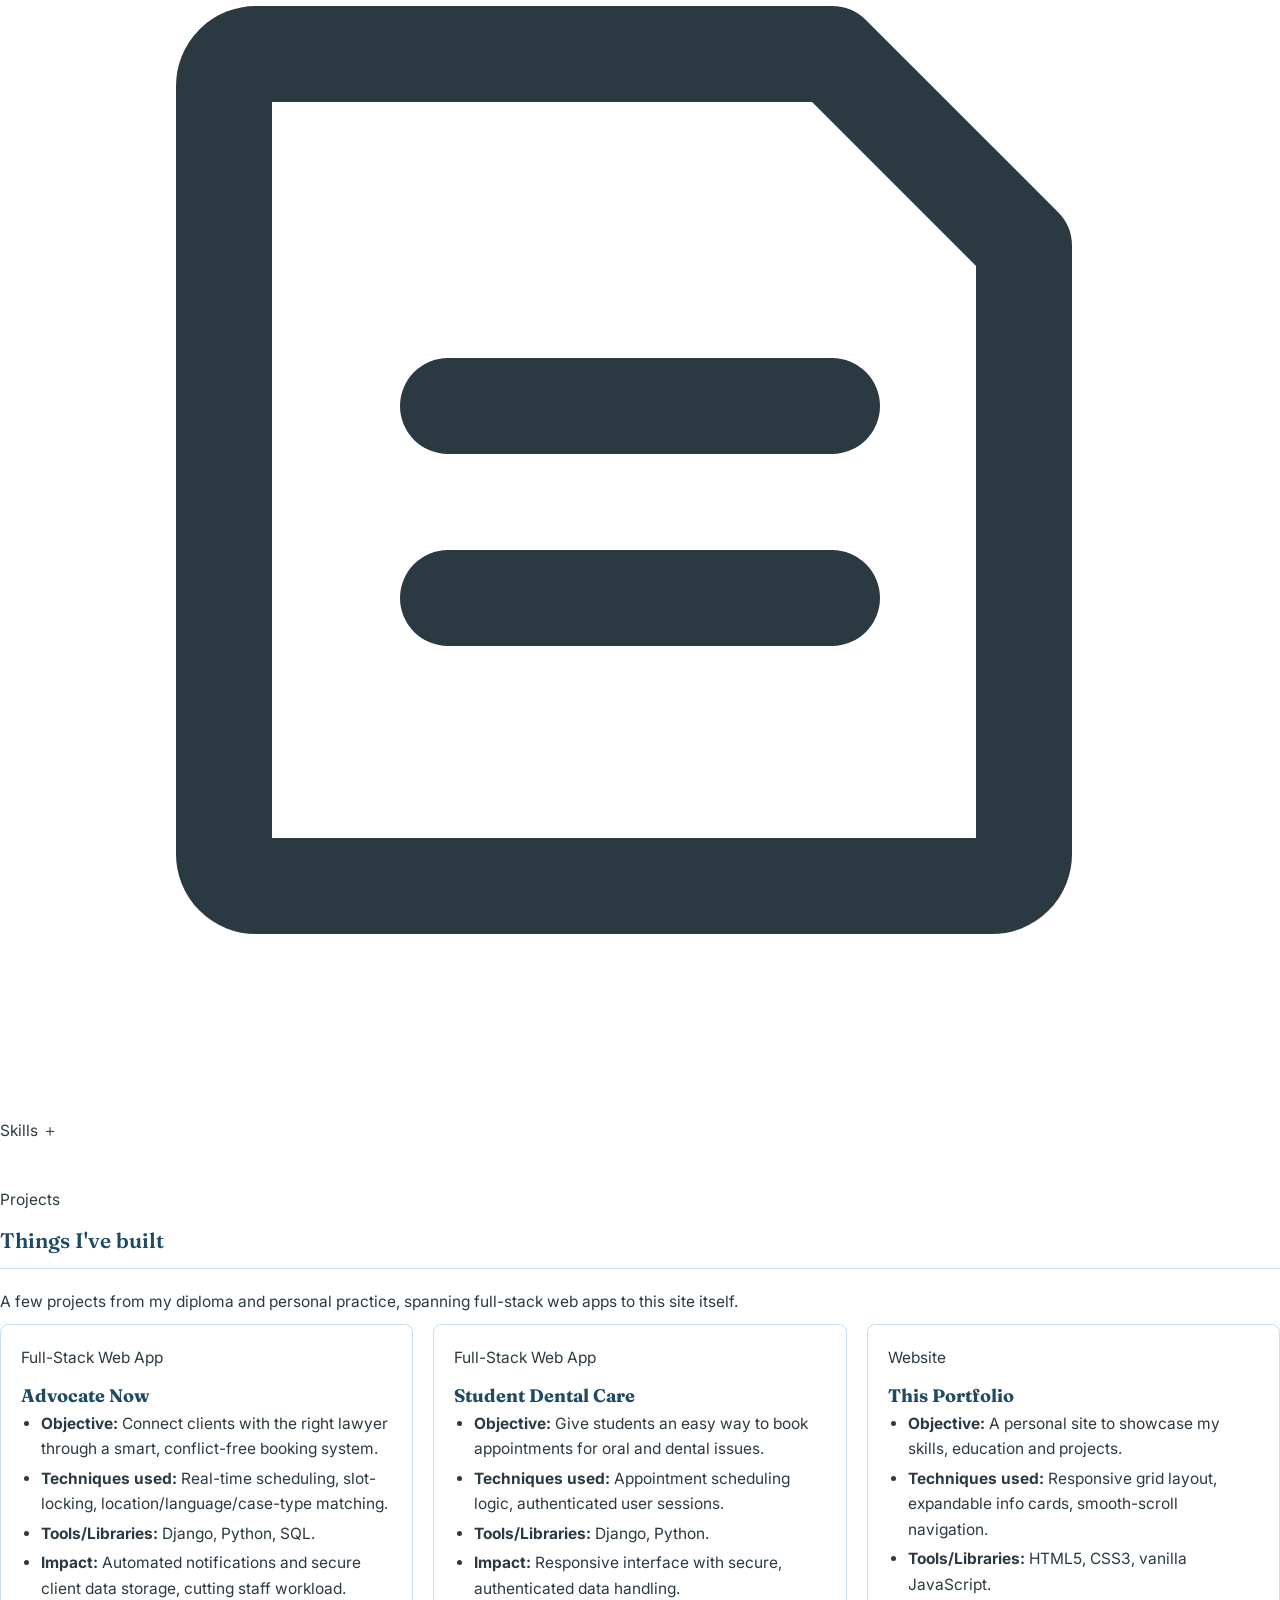
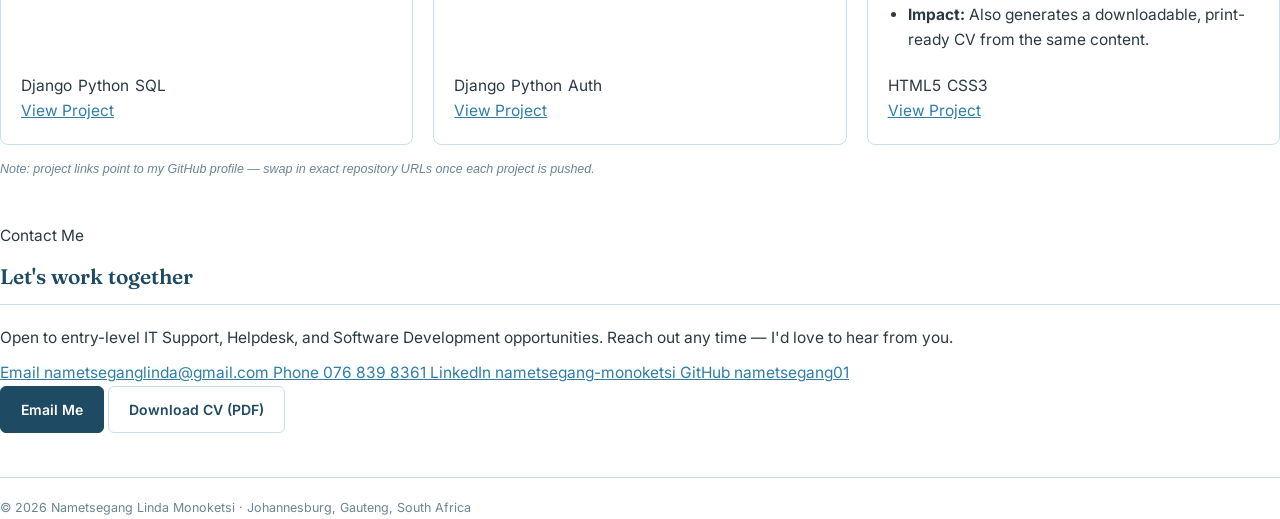
==== commit c303b74e: "Update index.html" ====
--- a/index.html
+++ b/index.html
@@ -12,226 +12,242 @@
 
   <!-- Top navigation -->
   <nav class="navbar">
-    <a href="#top" class="nav-brand">NLM</a>
+    <a href="#home" class="nav-brand">NLM</a>
     <button class="nav-toggle" id="navToggle" aria-label="Toggle menu" aria-expanded="false">
       <span></span><span></span><span></span>
     </button>
     <ul class="nav-links" id="navLinks">
-      <li><a href="#about">About</a></li>
-      <li><a href="#skills">Skills</a></li>
-      <li><a href="#education">Education</a></li>
+      <li><a href="#home">Home</a></li>
+      <li><a href="#about">About Me</a></li>
       <li><a href="#projects">Projects</a></li>
-      <li><a href="#experience">Experience</a></li>
-      <li><a href="#contact">Contact</a></li>
+      <li><a href="#contact">Contact Me</a></li>
     </ul>
-    <a href="assets/Nametsegang_Monoketsi_CV.pdf" class="nav-download" download>Download CV</a>
+    <a href="#contact" class="nav-cta">Contact Me</a>
   </nav>
 
-  <div class="page" id="top">
-
-    <!-- Sidebar -->
-    <aside class="sidebar">
-      <img src="profile.png" class="profile-photo">
-      <h1>Nametsegang Linda Monoketsi</h1>
-      <p class="title">ICT Graduate &amp; Software Developer Learner</p>
-
-
-      <div class="sidebar-block">
-        <h2>Contact</h2>
-        <dl class="contact-list">
-          <dt>Email</dt>
-          <dd><a href="mailto:nametseganglinda@gmail.com">nametseganglinda@gmail.com</a></dd>
-          <dt>Phone</dt>
-          <dd>076 839 8361</dd>
-          <dt>LinkedIn</dt>
-          <dd><a href="https://www.linkedin.com/in/nametsegang-monoketsi-a92271333" target="_blank" rel="noopener"> www.linkedin.com/in/nametsegang-monoketsi-a92271333</a></dd>
-          <dt>GitHub</dt>
-          <dd><a href="https://github.com/nametsegang01" target="_blank" rel="noopener"> github.com/nametsegang01 </a></dd>
-          <dt>Location</dt>
-          <dd>Johannesburg, Gauteng, South Africa</dd>
-        </dl>
-      </div>
-
-      <div class="sidebar-block" id="skills">
-        <h2>Technical Skills</h2>
-        <ul class="tag-list">
-          <li>HTML5</li>
-          <li>CSS3</li>
-          <li>JavaScript</li>
-          <li>Python</li>
-          <li>Java</li>
-          <li>Django</li>
-          <li>SQL</li>
-          <li>Git &amp; GitHub</li>
-          <li>IT &amp; Helpdesk Support</li>
-          <li>Hardware Troubleshooting</li>
-          <li>MS Office Suite</li>
-          <li>Networking Support</li>
-        </ul>
-      </div>
-
-      <div class="sidebar-block">
-        <h2>Soft Skills</h2>
-        <ul class="tag-list">
-          <li>Teamwork</li>
-          <li>Communication</li>
-          <li>Problem Solving</li>
-          <li>Time Management</li>
-          <li>Analytical Thinking</li>
-          <li>Leadership</li>
-        </ul>
-      </div>
-    </aside>
-
-    <!-- Main content -->
-    <main class="main">
-
-      <!-- Hero -->
-      <section class="hero" id="about">
-        <p class="hero-eyebrow">Portfolio</p>
-        <h2 class="hero-heading">I build practical software &amp; keep systems running.</h2>
-        <p class="hero-sub">
-          ICT graduate from Sol Plaatje University with a Diploma in Information Communication Technology.
-          Skilled in software and hardware troubleshooting, application development, database management,
-          and technical support. Experienced with academic software development projects using Python,
-          HTML, CSS, JavaScript and Django. Currently completing a Software Developer Learnership at
-          Dynamic DNA. Seeking an entry-level IT Support, Helpdesk, Software Development, or Junior
-          Technical role.
-        </p>
-        <div class="hero-actions">
-          <a href="#projects" class="btn-primary">View Projects</a>
-        </div>
-      </section>
-
-      <section class="section" id="education">
-        <h2>Education</h2>
-
-        <div class="timeline-entry">
-          <h3>Software Developer Learnership (Occupational Certificate)</h3>
-          <p class="entry-meta">Dynamic DNA &middot; 2026 – Present (In Progress)</p>
-        </div>
-
-        <div class="timeline-entry">
-          <h3>Diploma in Information Communication Technology (Application Development)</h3>
-          <p class="entry-meta">Sol Plaatje University &middot; Completed 2025</p>
-          <p>Major Modules: Applications Development, Web Development I &amp; II, Communication Networks,
-            Information Systems I &amp; II, Programming I, II &amp; III, Software Engineering I &amp; II,
-            Big Data, Human Computer Interaction, Data Analysis &amp; Visualization, Operating Systems &amp;
-            Server Management.</p>
-        </div>
-
-        <div class="timeline-entry">
-          <h3>National Senior Certificate (Matric)</h3>
-          <p class="entry-meta">Letlhogile Secondary School &middot; Completed 2022</p>
-        </div>
-      </section>
-
-      <section class="section" id="projects">
-        <h2>Projects</h2>
-
-        <div class="project-grid">
-
-          <article class="project-card">
-            <div class="project-card-head">
-              <h3>Advocate Now</h3>
-              <a href="https://advocate-now.onrender.com/" target="_blank" rel="noopener" class="project-link" aria-label="View Advocate Now on GitHub">
-                <svg viewBox="0 0 24 24" width="18" height="18" fill="currentColor" aria-hidden="true"><path d="M12 .5C5.73.5.5 5.74.5 12.02c0 5.02 3.29 9.28 7.86 10.78.58.11.79-.25.79-.56 0-.28-.01-1.02-.02-2-3.2.7-3.88-1.53-3.88-1.53-.52-1.34-1.28-1.7-1.28-1.7-1.05-.72.08-.7.08-.7 1.16.08 1.77 1.19 1.77 1.19 1.03 1.78 2.71 1.26 3.37.96.1-.75.4-1.26.73-1.55-2.56-.29-5.26-1.28-5.26-5.7 0-1.26.45-2.29 1.19-3.1-.12-.29-.52-1.46.11-3.05 0 0 .97-.31 3.18 1.18.92-.26 1.91-.39 2.89-.39.98 0 1.97.13 2.89.39 2.21-1.49 3.18-1.18 3.18-1.18.63 1.59.23 2.76.11 3.05.74.81 1.19 1.84 1.19 3.1 0 4.43-2.7 5.41-5.27 5.7.42.36.78 1.07.78 2.16 0 1.56-.01 2.82-.01 3.2 0 .31.21.68.8.56A10.53 10.53 0 0 0 23.5 12.02C23.5 5.74 18.27.5 12 .5Z"/></svg>
-                Code
-              </a>
-            </div>
-            <p class="entry-meta">Django &middot; Python &middot; PostgreSQL &middot; Group Project — Project Leader</p>
-            <ul>
-              <li>Designed a smart booking system with real-time scheduling and slot-locking to prevent conflicts</li>
-              <li>Implemented client-lawyer matching by location, language, and case type</li>
-              <li>Automated notifications to reduce staff workload</li>
-              <li>Integrated secure digital storage for sensitive client data</li>
-            </ul>
-            <ul class="tech-tags">
-              <li>Django</li><li>Python</li><li>SQL</li>
-            </ul>
-          </article>
-
-          <article class="project-card">
-            <div class="project-card-head">
-              <h3>Student Dental Care</h3>
-              <a href="https://student-dental-care.onrender.com/" target="_blank" rel="noopener" class="project-link" aria-label="View Student Dental Care on GitHub">
-                <svg viewBox="0 0 24 24" width="18" height="18" fill="currentColor" aria-hidden="true"><path d="M12 .5C5.73.5.5 5.74.5 12.02c0 5.02 3.29 9.28 7.86 10.78.58.11.79-.25.79-.56 0-.28-.01-1.02-.02-2-3.2.7-3.88-1.53-3.88-1.53-.52-1.34-1.28-1.7-1.28-1.7-1.05-.72.08-.7.08-.7 1.16.08 1.77 1.19 1.77 1.19 1.03 1.78 2.71 1.26 3.37.96.1-.75.4-1.26.73-1.55-2.56-.29-5.26-1.28-5.26-5.7 0-1.26.45-2.29 1.19-3.1-.12-.29-.52-1.46.11-3.05 0 0 .97-.31 3.18 1.18.92-.26 1.91-.39 2.89-.39.98 0 1.97.13 2.89.39 2.21-1.49 3.18-1.18 3.18-1.18.63 1.59.23 2.76.11 3.05.74.81 1.19 1.84 1.19 3.1 0 4.43-2.7 5.41-5.27 5.7.42.36.78 1.07.78 2.16 0 1.56-.01 2.82-.01 3.2 0 .31.21.68.8.56A10.53 10.53 0 0 0 23.5 12.02C23.5 5.74 18.27.5 12 .5Z"/></svg>
-                Code
-              </a>
-            </div>
-            <p class="entry-meta">Django &middot; Python &middot; Solo Project</p>
-            <ul>
-              <li>Built a student appointment booking system for oral and dental issues</li>
-              <li>Built a responsive interface and backend logic for scheduling and managing appointments</li>
-              <li>Applied Django's authentication and database features for secure data handling</li>
-            </ul>
-            <ul class="tech-tags">
-              <li>Django</li><li>Python</li><li>Auth</li>
-            </ul>
-          </article>
-
-          <article class="project-card">
-            <div class="project-card-head">
-              <h3>Portfolio Website</h3>
-              <a href="https://nametsegang01.github.io/portfolio-cv/" target="_blank" rel="noopener" class="project-link" aria-label="View Portfolio Website on GitHub">
-                <svg viewBox="0 0 24 24" width="18" height="18" fill="currentColor" aria-hidden="true"><path d="M12 .5C5.73.5.5 5.74.5 12.02c0 5.02 3.29 9.28 7.86 10.78.58.11.79-.25.79-.56 0-.28-.01-1.02-.02-2-3.2.7-3.88-1.53-3.88-1.53-.52-1.34-1.28-1.7-1.28-1.7-1.05-.72.08-.7.08-.7 1.16.08 1.77 1.19 1.77 1.19 1.03 1.78 2.71 1.26 3.37.96.1-.75.4-1.26.73-1.55-2.56-.29-5.26-1.28-5.26-5.7 0-1.26.45-2.29 1.19-3.1-.12-.29-.52-1.46.11-3.05 0 0 .97-.31 3.18 1.18.92-.26 1.91-.39 2.89-.39.98 0 1.97.13 2.89.39 2.21-1.49 3.18-1.18 3.18-1.18.63 1.59.23 2.76.11 3.05.74.81 1.19 1.84 1.19 3.1 0 4.43-2.7 5.41-5.27 5.7.42.36.78 1.07.78 2.16 0 1.56-.01 2.82-.01 3.2 0 .31.21.68.8.56A10.53 10.53 0 0 0 23.5 12.02C23.5 5.74 18.27.5 12 .5Z"/></svg>
-                Code
-              </a>
-            </div>
-            <p class="entry-meta">HTML &amp; CSS &middot; Solo Project</p>
-            <ul>
-              <li>Designed and built this personal portfolio using semantic HTML and hand-written CSS</li>
-              <li>Implemented a responsive two-column layout that collapses gracefully on mobile</li>
-              <li>Added a downloadable, print-ready PDF version generated from the site's own styling</li>
-            </ul>
-            <ul class="tech-tags">
-              <li>HTML5</li><li>CSS3</li>
-            </ul>
-          </article>
-
-        </div>
-   </section>
-
-      <section class="section" id="experience">
-        <h2>Work Experience</h2>
-
-        <div class="timeline-entry">
-          <h3>Software Developer Learnership</h3>
-          <p class="entry-meta">Dynamic DNA &middot; In Progress, 2026</p>
-          <p>Gaining hands-on software development experience as part of a structured learnership program.</p>
-        </div>
-
-        <div class="timeline-entry">
-          <h3>Academic Projects</h3>
-          <p class="entry-meta">Sol Plaatje University</p>
-          <p>Developed academic application development projects using Python, HTML, CSS, and JavaScript.
-            Worked on Django-based web application projects involving user authentication and database
-            integration, including building responsive UI pages and backend functionality for academic
-            systems.</p>
-        </div>
-      </section>
-
-      <section class="section" id="references">
-        <h2>References</h2>
-        <p>Available upon request.</p>
-      </section>
-
-      <section class="section contact-cta" id="contact">
-        <h2>Get In Touch</h2>
-        <p>Open to entry-level IT Support, Helpdesk, and Software Development opportunities. Reach out any time.</p>
-        <div class="contact-cta-links">
-          <a href="mailto:nametseganglinda@gmail.com" class="btn-primary">Email Me</a>
-          <a href="https://www.linkedin.com/in/nametsegang-monoketsi-a92271333" target="_blank" rel="noopener" class="btn-secondary">LinkedIn</a>
-          <a href="https://github.com/nametsegang01" target="_blank" rel="noopener" class="btn-secondary">GitHub</a>
-        </div>
-      </section>
-
-      <footer class="footer">
-        <p>&copy; 2026 Nametsegang Linda Monoketsi</p>
-      </footer>
-
-    </main>
-  </div>
+  <!-- Home / Hero -->
+  <section class="hero-section" id="home">
+    <div class="hero-text">
+      <p class="eyebrow">Portfolio</p>
+      <h1>Hi, I'm <span class="accent">Linda</span>,<br>ICT Graduate &amp; Software Developer</h1>
+      <p class="hero-sub">
+        ICT graduate from Sol Plaatje University, currently completing a Software Developer Learnership
+        at Dynamic DNA. I build practical software with Python, Django and JavaScript, and I'm just as
+        comfortable troubleshooting hardware and supporting a helpdesk as I am writing code.
+      </p>
+      <div class="hero-actions">
+        <a href="#contact" class="btn-primary">Contact Me</a>
+        <a href="#projects" class="btn-secondary">View Projects</a>
+      </div>
+    </div>
+    <div class="hero-visual">
+      <div class="hero-blob"></div>
+      <img src="images/profile.png" alt="Nametsegang Linda Monoketsi" class="hero-photo">
+    </div>
+  </section>
+
+  <!-- About Me -->
+  <section class="section section-alt" id="about">
+    <div class="section-inner">
+      <p class="eyebrow">About Me</p>
+      <h2>Get to know me</h2>
+      <p class="section-lead">
+        A quick look at who I am, what I've studied, and where I've picked up my skills.
+        Tap a card to expand it.
+      </p>
+
+      <div class="info-grid">
+
+        <details class="info-card" open>
+          <summary>
+            <span class="info-icon" aria-hidden="true">
+              <svg viewBox="0 0 20 20" fill="none"><circle cx="10" cy="6.5" r="3.2" stroke="currentColor" stroke-width="1.5"/><path d="M3.5 17c1.2-3.6 4-5.4 6.5-5.4s5.3 1.8 6.5 5.4" stroke="currentColor" stroke-width="1.5" stroke-linecap="round"/></svg>
+            </span>
+            <span class="info-title">About</span>
+            <span class="chevron" aria-hidden="true">＋</span>
+          </summary>
+          <p>
+            ICT graduate from Sol Plaatje University with a Diploma in Information Communication
+            Technology. Skilled in software and hardware troubleshooting, application development,
+            database management, and technical support. Currently completing a Software Developer
+            Learnership at Dynamic DNA, and looking for an entry-level IT Support, Helpdesk, Software
+            Development, or Junior Technical role.
+          </p>
+        </details>
+
+        <details class="info-card">
+          <summary>
+            <span class="info-icon" aria-hidden="true">
+              <svg viewBox="0 0 20 20" fill="none"><rect x="2.5" y="6" width="15" height="10" rx="1.5" stroke="currentColor" stroke-width="1.5"/><path d="M7 6V4.8A1.8 1.8 0 0 1 8.8 3h2.4A1.8 1.8 0 0 1 13 4.8V6" stroke="currentColor" stroke-width="1.5"/></svg>
+            </span>
+            <span class="info-title">Experience</span>
+            <span class="chevron" aria-hidden="true">＋</span>
+          </summary>
+          <ul class="info-list">
+            <li>
+              <strong>Software Developer Learnership</strong>
+              <span class="info-meta">Dynamic DNA &middot; 2026 – Present</span>
+              <p>Gaining hands-on software development experience as part of a structured learnership program.</p>
+            </li>
+            <li>
+              <strong>Academic Projects</strong>
+              <span class="info-meta">Sol Plaatje University</span>
+              <p>Built Django-based web applications involving user authentication and database integration, including responsive UI pages and backend functionality for academic systems.</p>
+            </li>
+          </ul>
+        </details>
+
+        <details class="info-card">
+          <summary>
+            <span class="info-icon" aria-hidden="true">
+              <svg viewBox="0 0 20 20" fill="none"><path d="M10 3 2 7l8 4 8-4-8-4Z" stroke="currentColor" stroke-width="1.5" stroke-linejoin="round"/><path d="M5 9.5V14c0 1.1 2.2 2 5 2s5-.9 5-2V9.5" stroke="currentColor" stroke-width="1.5"/></svg>
+            </span>
+            <span class="info-title">Education</span>
+            <span class="chevron" aria-hidden="true">＋</span>
+          </summary>
+          <ul class="info-list">
+            <li>
+              <strong>Software Developer Learnership (Occupational Certificate)</strong>
+              <span class="info-meta">Dynamic DNA &middot; 2026 – Present (In Progress)</span>
+            </li>
+            <li>
+              <strong>Diploma in Information Communication Technology</strong>
+              <span class="info-meta">Sol Plaatje University &middot; Completed 2025</span>
+              <p>Application Development, Web Development I &amp; II, Communication Networks, Information Systems I &amp; II, Programming I–III, Software Engineering I &amp; II, Big Data, HCI, Data Analysis &amp; Visualization, Operating Systems &amp; Server Management.</p>
+            </li>
+            <li>
+              <strong>National Senior Certificate (Matric)</strong>
+              <span class="info-meta">Letlhogile Secondary School &middot; Completed 2022</span>
+            </li>
+          </ul>
+        </details>
+
+        <details class="info-card">
+          <summary>
+            <span class="info-icon" aria-hidden="true">
+              <svg viewBox="0 0 20 20" fill="none"><path d="M4 3.5h9l3 3V16a.5.5 0 0 1-.5.5H4A.5.5 0 0 1 3.5 16V4a.5.5 0 0 1 .5-.5Z" stroke="currentColor" stroke-width="1.5" stroke-linejoin="round"/><path d="M7 9h6M7 12h6" stroke="currentColor" stroke-width="1.5" stroke-linecap="round"/></svg>
+            </span>
+            <span class="info-title">Skills</span>
+            <span class="chevron" aria-hidden="true">＋</span>
+          </summary>
+          <p class="info-meta" style="margin-bottom:10px;">Technical</p>
+          <ul class="tag-list">
+            <li>HTML5</li><li>CSS3</li><li>JavaScript</li><li>Python</li>
+            <li>Java</li><li>Django</li><li>SQL</li><li>Git &amp; GitHub</li>
+            <li>IT &amp; Helpdesk Support</li><li>Hardware Troubleshooting</li>
+            <li>MS Office Suite</li><li>Networking Support</li>
+          </ul>
+          <p class="info-meta" style="margin:14px 0 10px;">Soft skills</p>
+          <ul class="tag-list">
+            <li>Teamwork</li><li>Communication</li><li>Problem Solving</li>
+            <li>Time Management</li><li>Analytical Thinking</li><li>Leadership</li>
+          </ul>
+        </details>
+
+      </div>
+    </div>
+  </section>
+
+  <!-- Projects -->
+  <section class="section" id="projects">
+    <div class="section-inner">
+      <p class="eyebrow">Projects</p>
+      <h2>Things I've built</h2>
+      <p class="section-lead">
+        A few projects from my diploma and personal practice, spanning full-stack web apps to this site itself.
+      </p>
+
+      <div class="project-grid">
+
+        <article class="project-card">
+          <p class="project-kicker">Full-Stack Web App</p>
+          <h3>Advocate Now</h3>
+          <ul class="project-details">
+            <li><strong>Objective:</strong> Connect clients with the right lawyer through a smart, conflict-free booking system.</li>
+            <li><strong>Techniques used:</strong> Real-time scheduling, slot-locking, location/language/case-type matching.</li>
+            <li><strong>Tools/Libraries:</strong> Django, Python, SQL.</li>
+            <li><strong>Impact:</strong> Automated notifications and secure client data storage, cutting staff workload.</li>
+          </ul>
+          <div class="tech-tags">
+            <span>Django</span><span>Python</span><span>SQL</span>
+          </div>
+          <a href="https://github.com/nametsegang01" target="_blank" rel="noopener" class="btn-outline">View Project</a>
+        </article>
+
+        <article class="project-card">
+          <p class="project-kicker">Full-Stack Web App</p>
+          <h3>Student Dental Care</h3>
+          <ul class="project-details">
+            <li><strong>Objective:</strong> Give students an easy way to book appointments for oral and dental issues.</li>
+            <li><strong>Techniques used:</strong> Appointment scheduling logic, authenticated user sessions.</li>
+            <li><strong>Tools/Libraries:</strong> Django, Python.</li>
+            <li><strong>Impact:</strong> Responsive interface with secure, authenticated data handling.</li>
+          </ul>
+          <div class="tech-tags">
+            <span>Django</span><span>Python</span><span>Auth</span>
+          </div>
+          <a href="https://github.com/nametsegang01" target="_blank" rel="noopener" class="btn-outline">View Project</a>
+        </article>
+
+        <article class="project-card">
+          <p class="project-kicker">Website</p>
+          <h3>This Portfolio</h3>
+          <ul class="project-details">
+            <li><strong>Objective:</strong> A personal site to showcase my skills, education and projects.</li>
+            <li><strong>Techniques used:</strong> Responsive grid layout, expandable info cards, smooth-scroll navigation.</li>
+            <li><strong>Tools/Libraries:</strong> HTML5, CSS3, vanilla JavaScript.</li>
+            <li><strong>Impact:</strong> Also generates a downloadable, print-ready CV from the same content.</li>
+          </ul>
+          <div class="tech-tags">
+            <span>HTML5</span><span>CSS3</span>
+          </div>
+          <a href="https://github.com/nametsegang01" target="_blank" rel="noopener" class="btn-outline">View Project</a>
+        </article>
+
+      </div>
+      <p class="project-note">Note: project links point to my GitHub profile — swap in exact repository URLs once each project is pushed.</p>
+    </div>
+  </section>
+
+  <!-- Contact -->
+  <section class="section section-alt" id="contact">
+    <div class="section-inner contact-inner">
+      <p class="eyebrow">Contact Me</p>
+      <h2>Let's work together</h2>
+      <p class="section-lead">
+        Open to entry-level IT Support, Helpdesk, and Software Development opportunities.
+        Reach out any time — I'd love to hear from you.
+      </p>
+
+      <div class="contact-grid">
+        <a href="mailto:nametseganglinda@gmail.com" class="contact-card">
+          <span class="info-title">Email</span>
+          <span>nametseganglinda@gmail.com</span>
+        </a>
+        <a href="tel:0768398361" class="contact-card">
+          <span class="info-title">Phone</span>
+          <span>076 839 8361</span>
+        </a>
+        <a href="https://www.linkedin.com/in/nametsegang-monoketsi-a92271333" target="_blank" rel="noopener" class="contact-card">
+          <span class="info-title">LinkedIn</span>
+          <span>nametsegang-monoketsi</span>
+        </a>
+        <a href="https://github.com/nametsegang01" target="_blank" rel="noopener" class="contact-card">
+          <span class="info-title">GitHub</span>
+          <span>nametsegang01</span>
+        </a>
+      </div>
+
+      <div class="contact-actions">
+        <a href="mailto:nametseganglinda@gmail.com" class="btn-primary">Email Me</a>
+        <a href="assets/Nametsegang_Monoketsi_CV.pdf" class="btn-secondary" download>Download CV (PDF)</a>
+      </div>
+    </div>
+  </section>
+
+  <footer class="footer">
+    <p>&copy; 2026 Nametsegang Linda Monoketsi &middot; Johannesburg, Gauteng, South Africa</p>
+  </footer>
 
   <script>
     const navToggle = document.getElementById('navToggle');
@@ -246,6 +262,17 @@
         navToggle.setAttribute('aria-expanded', 'false');
       });
     });
+
+    // Only one info-card open at a time on About Me
+    document.querySelectorAll('.info-grid details').forEach(item => {
+      item.addEventListener('toggle', () => {
+        if (item.open) {
+          document.querySelectorAll('.info-grid details').forEach(other => {
+            if (other !== item) other.open = false;
+          });
+        }
+      });
+    });
   </script>
 
 </body>
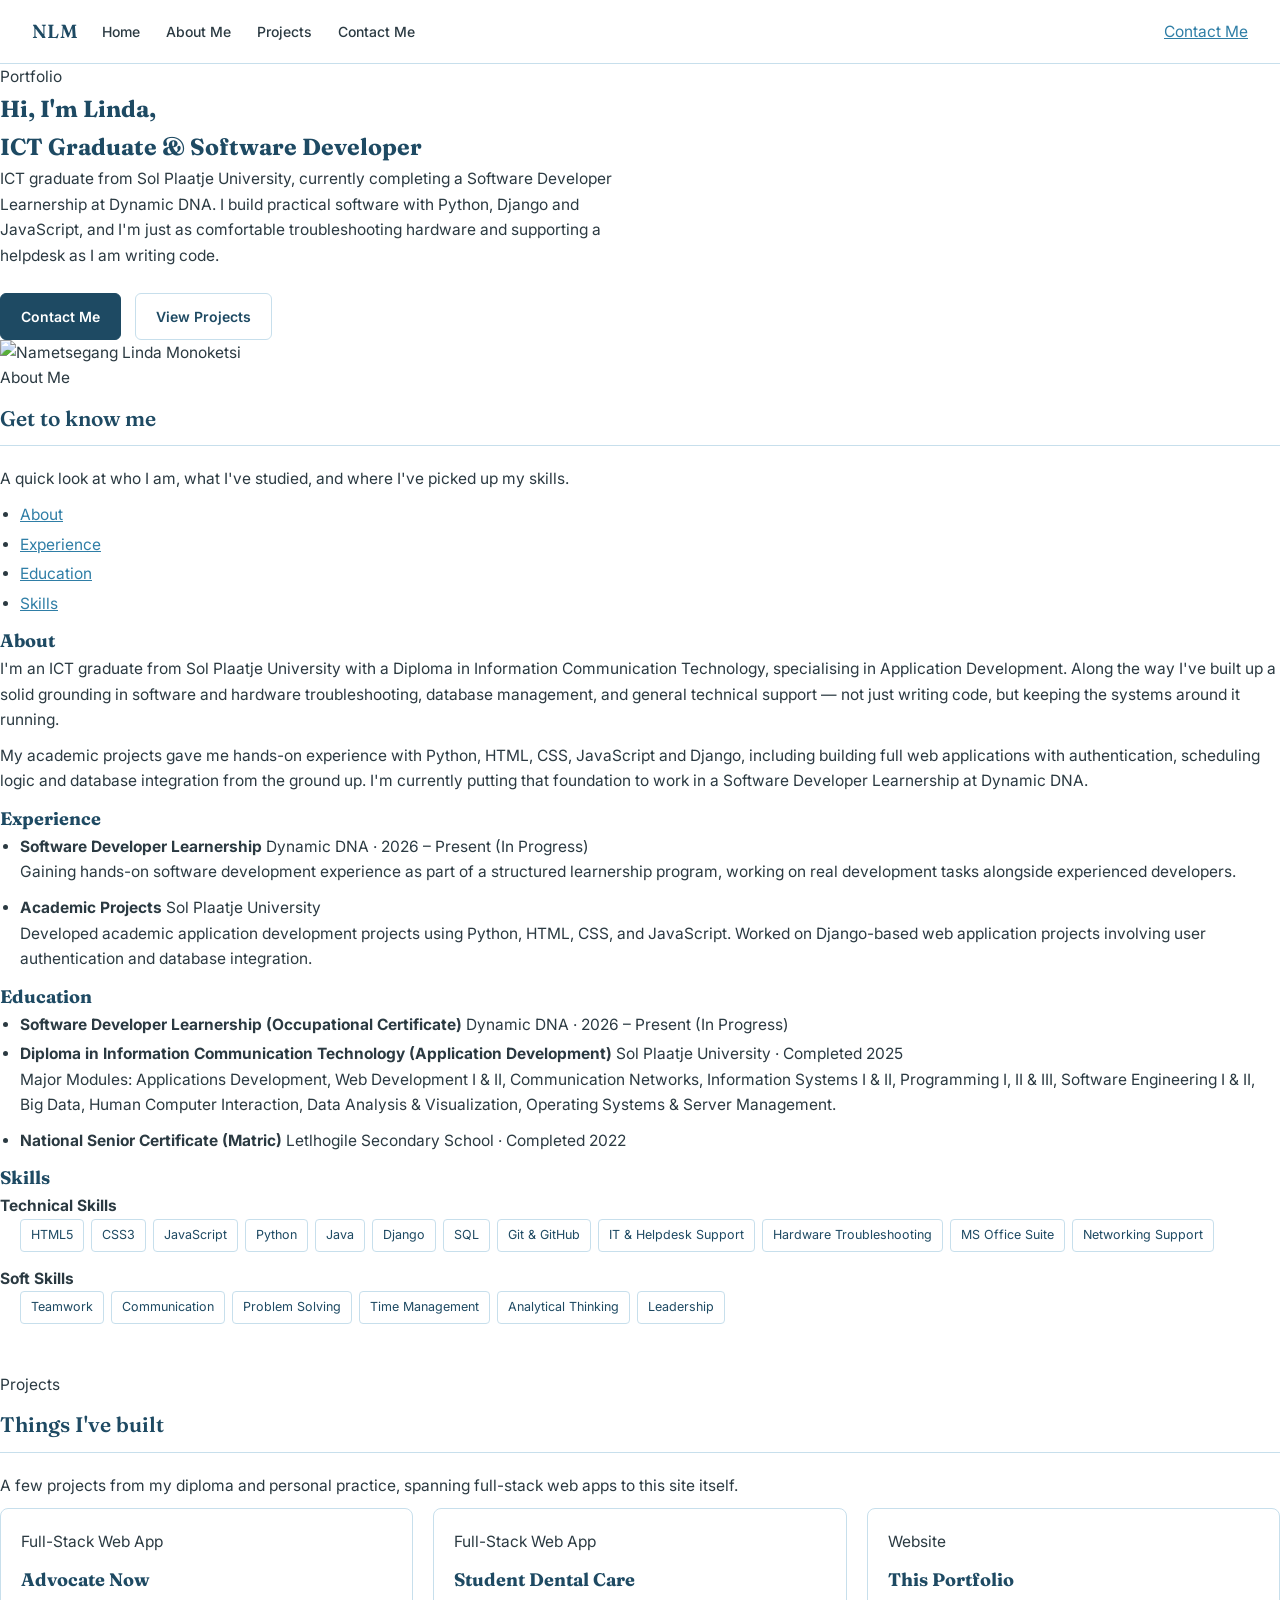
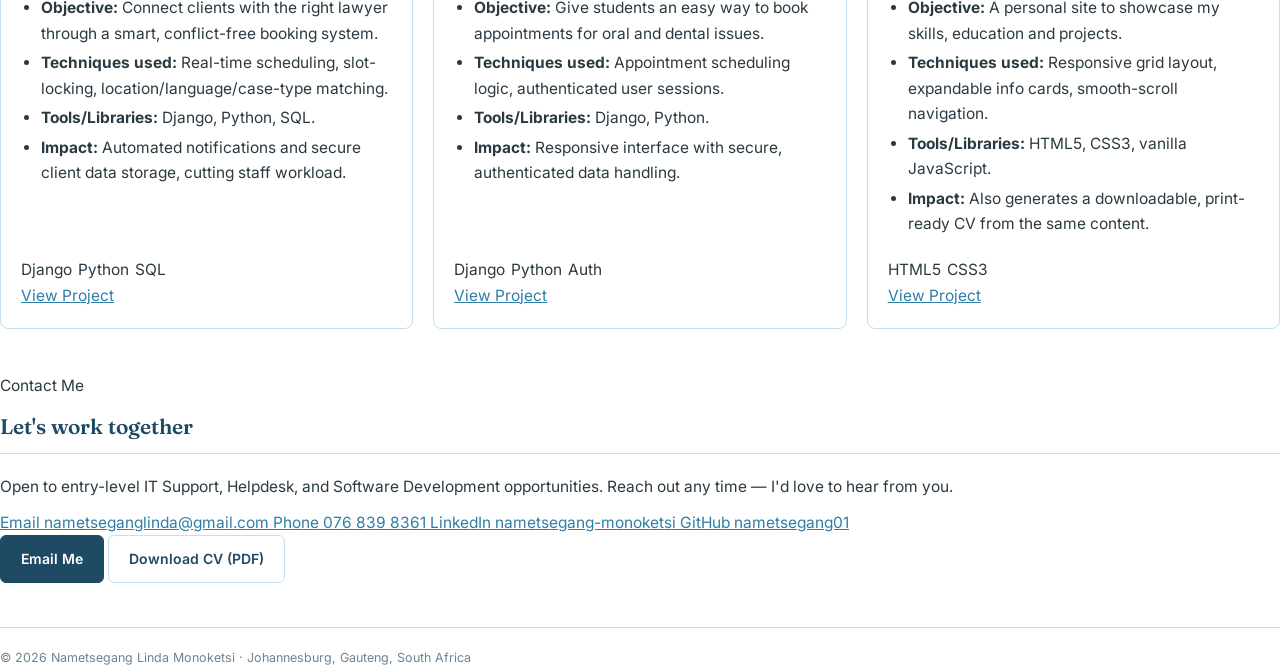
==== commit 3579d79d: "Update index.html" ====
--- a/index.html
+++ b/index.html
@@ -53,98 +53,88 @@
       <h2>Get to know me</h2>
       <p class="section-lead">
         A quick look at who I am, what I've studied, and where I've picked up my skills.
-        Tap a card to expand it.
-      </p>
-
-      <div class="info-grid">
-
-        <details class="info-card" open>
-          <summary>
-            <span class="info-icon" aria-hidden="true">
-              <svg viewBox="0 0 20 20" fill="none"><circle cx="10" cy="6.5" r="3.2" stroke="currentColor" stroke-width="1.5"/><path d="M3.5 17c1.2-3.6 4-5.4 6.5-5.4s5.3 1.8 6.5 5.4" stroke="currentColor" stroke-width="1.5" stroke-linecap="round"/></svg>
-            </span>
-            <span class="info-title">About</span>
-            <span class="chevron" aria-hidden="true">＋</span>
-          </summary>
+      </p>
+
+      <ul class="tab-bar" id="aboutTabs">
+        <li><a href="#about-me" class="active">About</a></li>
+        <li><a href="#about-experience">Experience</a></li>
+        <li><a href="#about-education">Education</a></li>
+        <li><a href="#about-skills">Skills</a></li>
+      </ul>
+
+      <div class="about-subsection" id="about-me">
+        <h3>About</h3>
+        <div class="about-bio">
           <p>
-            ICT graduate from Sol Plaatje University with a Diploma in Information Communication
-            Technology. Skilled in software and hardware troubleshooting, application development,
-            database management, and technical support. Currently completing a Software Developer
-            Learnership at Dynamic DNA, and looking for an entry-level IT Support, Helpdesk, Software
-            Development, or Junior Technical role.
+            I'm an ICT graduate from Sol Plaatje University with a Diploma in Information Communication
+            Technology, specialising in Application Development. Along the way I've built up a solid
+            grounding in software and hardware troubleshooting, database management, and general
+            technical support &mdash; not just writing code, but keeping the systems around it running.
           </p>
-        </details>
-
-        <details class="info-card">
-          <summary>
-            <span class="info-icon" aria-hidden="true">
-              <svg viewBox="0 0 20 20" fill="none"><rect x="2.5" y="6" width="15" height="10" rx="1.5" stroke="currentColor" stroke-width="1.5"/><path d="M7 6V4.8A1.8 1.8 0 0 1 8.8 3h2.4A1.8 1.8 0 0 1 13 4.8V6" stroke="currentColor" stroke-width="1.5"/></svg>
-            </span>
-            <span class="info-title">Experience</span>
-            <span class="chevron" aria-hidden="true">＋</span>
-          </summary>
-          <ul class="info-list">
-            <li>
-              <strong>Software Developer Learnership</strong>
-              <span class="info-meta">Dynamic DNA &middot; 2026 – Present</span>
-              <p>Gaining hands-on software development experience as part of a structured learnership program.</p>
-            </li>
-            <li>
-              <strong>Academic Projects</strong>
-              <span class="info-meta">Sol Plaatje University</span>
-              <p>Built Django-based web applications involving user authentication and database integration, including responsive UI pages and backend functionality for academic systems.</p>
-            </li>
-          </ul>
-        </details>
-
-        <details class="info-card">
-          <summary>
-            <span class="info-icon" aria-hidden="true">
-              <svg viewBox="0 0 20 20" fill="none"><path d="M10 3 2 7l8 4 8-4-8-4Z" stroke="currentColor" stroke-width="1.5" stroke-linejoin="round"/><path d="M5 9.5V14c0 1.1 2.2 2 5 2s5-.9 5-2V9.5" stroke="currentColor" stroke-width="1.5"/></svg>
-            </span>
-            <span class="info-title">Education</span>
-            <span class="chevron" aria-hidden="true">＋</span>
-          </summary>
-          <ul class="info-list">
-            <li>
-              <strong>Software Developer Learnership (Occupational Certificate)</strong>
-              <span class="info-meta">Dynamic DNA &middot; 2026 – Present (In Progress)</span>
-            </li>
-            <li>
-              <strong>Diploma in Information Communication Technology</strong>
-              <span class="info-meta">Sol Plaatje University &middot; Completed 2025</span>
-              <p>Application Development, Web Development I &amp; II, Communication Networks, Information Systems I &amp; II, Programming I–III, Software Engineering I &amp; II, Big Data, HCI, Data Analysis &amp; Visualization, Operating Systems &amp; Server Management.</p>
-            </li>
-            <li>
-              <strong>National Senior Certificate (Matric)</strong>
-              <span class="info-meta">Letlhogile Secondary School &middot; Completed 2022</span>
-            </li>
-          </ul>
-        </details>
-
-        <details class="info-card">
-          <summary>
-            <span class="info-icon" aria-hidden="true">
-              <svg viewBox="0 0 20 20" fill="none"><path d="M4 3.5h9l3 3V16a.5.5 0 0 1-.5.5H4A.5.5 0 0 1 3.5 16V4a.5.5 0 0 1 .5-.5Z" stroke="currentColor" stroke-width="1.5" stroke-linejoin="round"/><path d="M7 9h6M7 12h6" stroke="currentColor" stroke-width="1.5" stroke-linecap="round"/></svg>
-            </span>
-            <span class="info-title">Skills</span>
-            <span class="chevron" aria-hidden="true">＋</span>
-          </summary>
-          <p class="info-meta" style="margin-bottom:10px;">Technical</p>
+          <p>
+            My academic projects gave me hands-on experience with Python, HTML, CSS, JavaScript and
+            Django, including building full web applications with authentication, scheduling logic and
+            database integration from the ground up. I'm currently putting that foundation to work in a
+            Software Developer Learnership at Dynamic DNA.
+          </p>
+        </div>
+      </div>
+
+      <div class="about-subsection" id="about-experience">
+        <h3>Experience</h3>
+        <ul class="info-list">
+          <li>
+            <strong>Software Developer Learnership</strong>
+            <span class="info-meta">Dynamic DNA &middot; 2026 – Present (In Progress)</span>
+            <p>Gaining hands-on software development experience as part of a structured learnership program, working on real development tasks alongside experienced developers.</p>
+          </li>
+          <li>
+            <strong>Academic Projects</strong>
+            <span class="info-meta">Sol Plaatje University</span>
+            <p>Developed academic application development projects using Python, HTML, CSS, and JavaScript. Worked on Django-based web application projects involving user authentication and database integration.</p>
+          </li>
+        </ul>
+      </div>
+
+      <div class="about-subsection" id="about-education">
+        <h3>Education</h3>
+        <ul class="info-list">
+          <li>
+            <strong>Software Developer Learnership (Occupational Certificate)</strong>
+            <span class="info-meta">Dynamic DNA &middot; 2026 – Present (In Progress)</span>
+          </li>
+          <li>
+            <strong>Diploma in Information Communication Technology (Application Development)</strong>
+            <span class="info-meta">Sol Plaatje University &middot; Completed 2025</span>
+            <p>Major Modules: Applications Development, Web Development I &amp; II, Communication Networks, Information Systems I &amp; II, Programming I, II &amp; III, Software Engineering I &amp; II, Big Data, Human Computer Interaction, Data Analysis &amp; Visualization, Operating Systems &amp; Server Management.</p>
+          </li>
+          <li>
+            <strong>National Senior Certificate (Matric)</strong>
+            <span class="info-meta">Letlhogile Secondary School &middot; Completed 2022</span>
+          </li>
+        </ul>
+      </div>
+
+      <div class="about-subsection" id="about-skills">
+        <h3>Skills</h3>
+        <div class="skills-group">
+          <h4>Technical Skills</h4>
           <ul class="tag-list">
             <li>HTML5</li><li>CSS3</li><li>JavaScript</li><li>Python</li>
             <li>Java</li><li>Django</li><li>SQL</li><li>Git &amp; GitHub</li>
             <li>IT &amp; Helpdesk Support</li><li>Hardware Troubleshooting</li>
             <li>MS Office Suite</li><li>Networking Support</li>
           </ul>
-          <p class="info-meta" style="margin:14px 0 10px;">Soft skills</p>
+        </div>
+        <div class="skills-group">
+          <h4>Soft Skills</h4>
           <ul class="tag-list">
             <li>Teamwork</li><li>Communication</li><li>Problem Solving</li>
             <li>Time Management</li><li>Analytical Thinking</li><li>Leadership</li>
           </ul>
-        </details>
-
-      </div>
+        </div>
+      </div>
+
     </div>
   </section>
 
@@ -171,7 +161,7 @@
           <div class="tech-tags">
             <span>Django</span><span>Python</span><span>SQL</span>
           </div>
-          <a href="https://github.com/nametsegang01" target="_blank" rel="noopener" class="btn-outline">View Project</a>
+          <a href="https://advocate-now.onrender.com/" target="_blank" rel="noopener" class="btn-outline">View Project</a>
         </article>
 
         <article class="project-card">
@@ -186,7 +176,7 @@
           <div class="tech-tags">
             <span>Django</span><span>Python</span><span>Auth</span>
           </div>
-          <a href="https://github.com/nametsegang01" target="_blank" rel="noopener" class="btn-outline">View Project</a>
+          <a href="https://student-dental-care.onrender.com/" target="_blank" rel="noopener" class="btn-outline">View Project</a>
         </article>
 
         <article class="project-card">
@@ -201,11 +191,10 @@
           <div class="tech-tags">
             <span>HTML5</span><span>CSS3</span>
           </div>
-          <a href="https://github.com/nametsegang01" target="_blank" rel="noopener" class="btn-outline">View Project</a>
+          <a href="https://nametsegang01.github.io/portfolio-cv/" target="_blank" rel="noopener" class="btn-outline">View Project</a>
         </article>
 
       </div>
-      <p class="project-note">Note: project links point to my GitHub profile — swap in exact repository URLs once each project is pushed.</p>
     </div>
   </section>
 
@@ -263,16 +252,22 @@
       });
     });
 
-    // Only one info-card open at a time on About Me
-    document.querySelectorAll('.info-grid details').forEach(item => {
-      item.addEventListener('toggle', () => {
-        if (item.open) {
-          document.querySelectorAll('.info-grid details').forEach(other => {
-            if (other !== item) other.open = false;
-          });
-        }
-      });
-    });
+    // Scroll-spy: highlight the active tab as each About Me sub-section scrolls into view
+    const aboutTabs = document.querySelectorAll('#aboutTabs a');
+    const aboutSubsections = document.querySelectorAll('.about-subsection');
+    if (aboutTabs.length && aboutSubsections.length) {
+      const spy = new IntersectionObserver((entries) => {
+        entries.forEach(entry => {
+          if (entry.isIntersecting) {
+            const id = entry.target.getAttribute('id');
+            aboutTabs.forEach(tab => {
+              tab.classList.toggle('active', tab.getAttribute('href') === `#${id}`);
+            });
+          }
+        });
+      }, { rootMargin: '-40% 0px -50% 0px', threshold: 0 });
+      aboutSubsections.forEach(sub => spy.observe(sub));
+    }
   </script>
 
 </body>
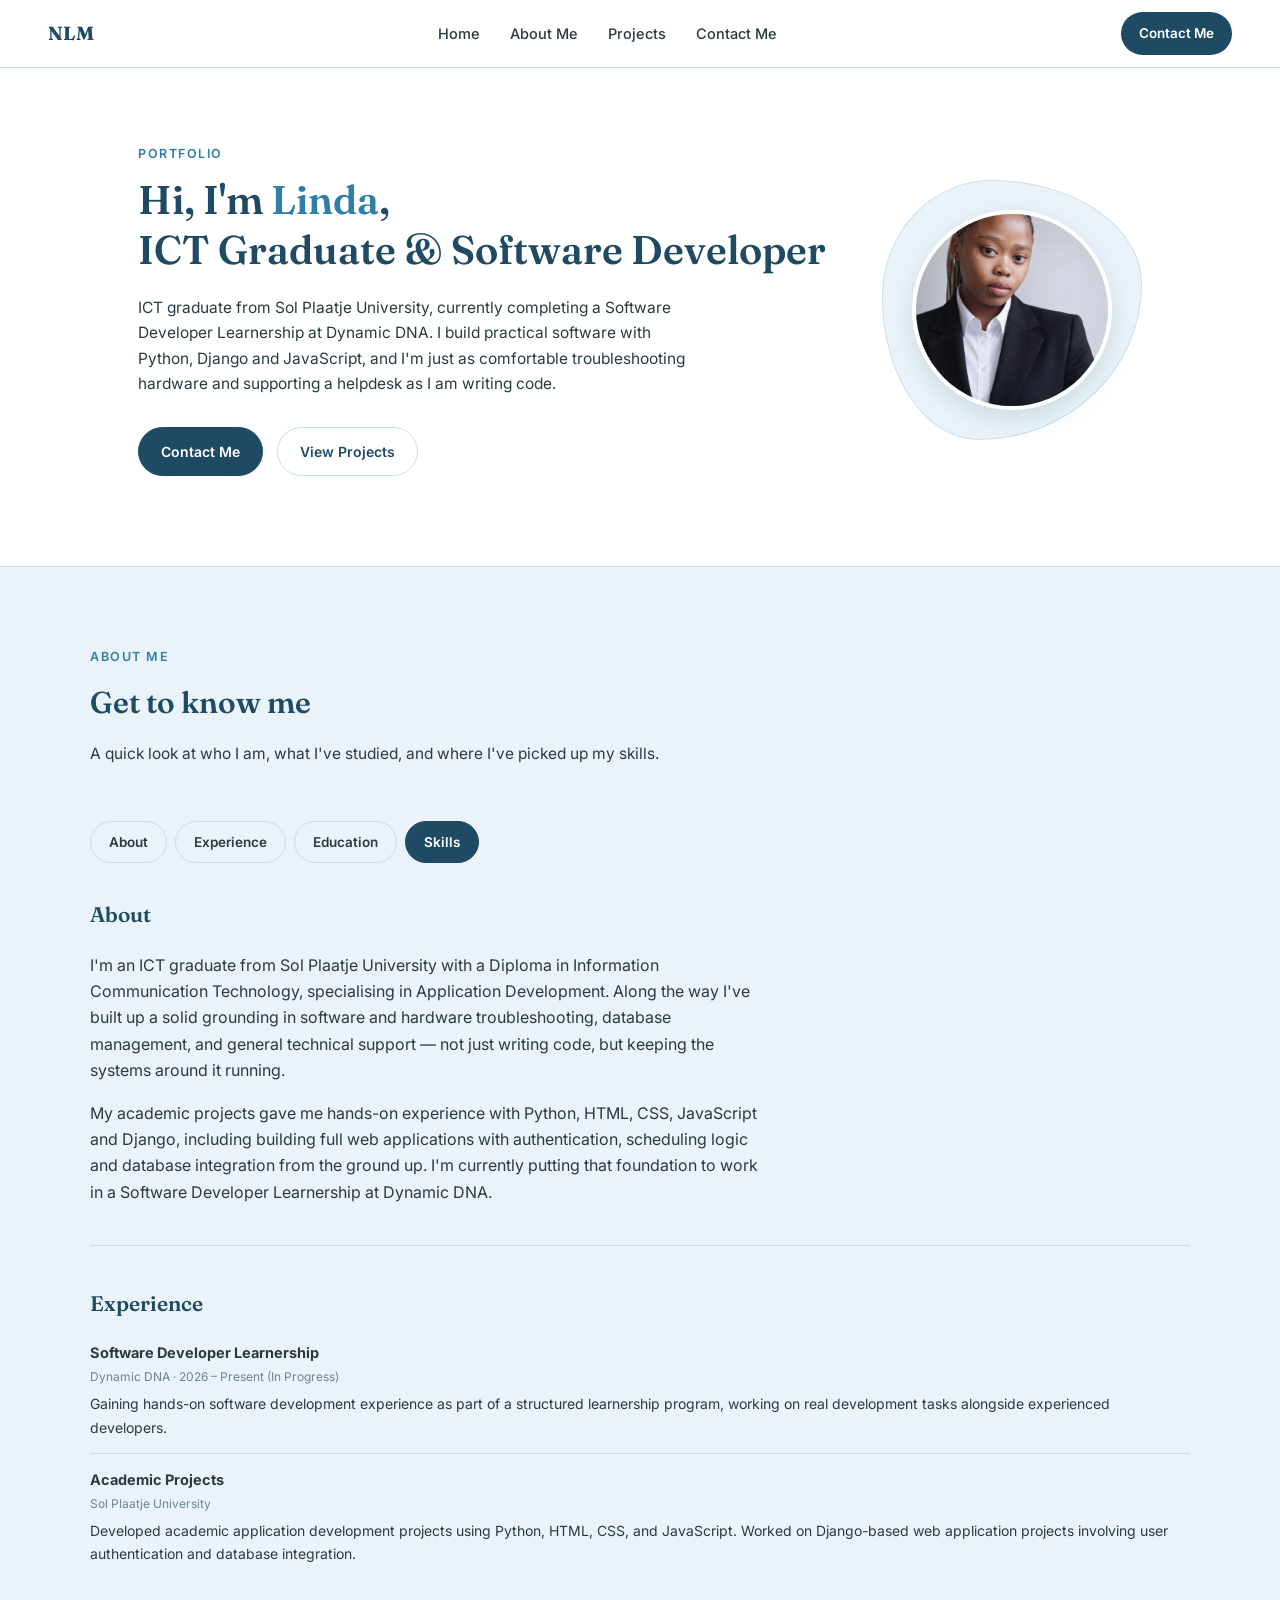
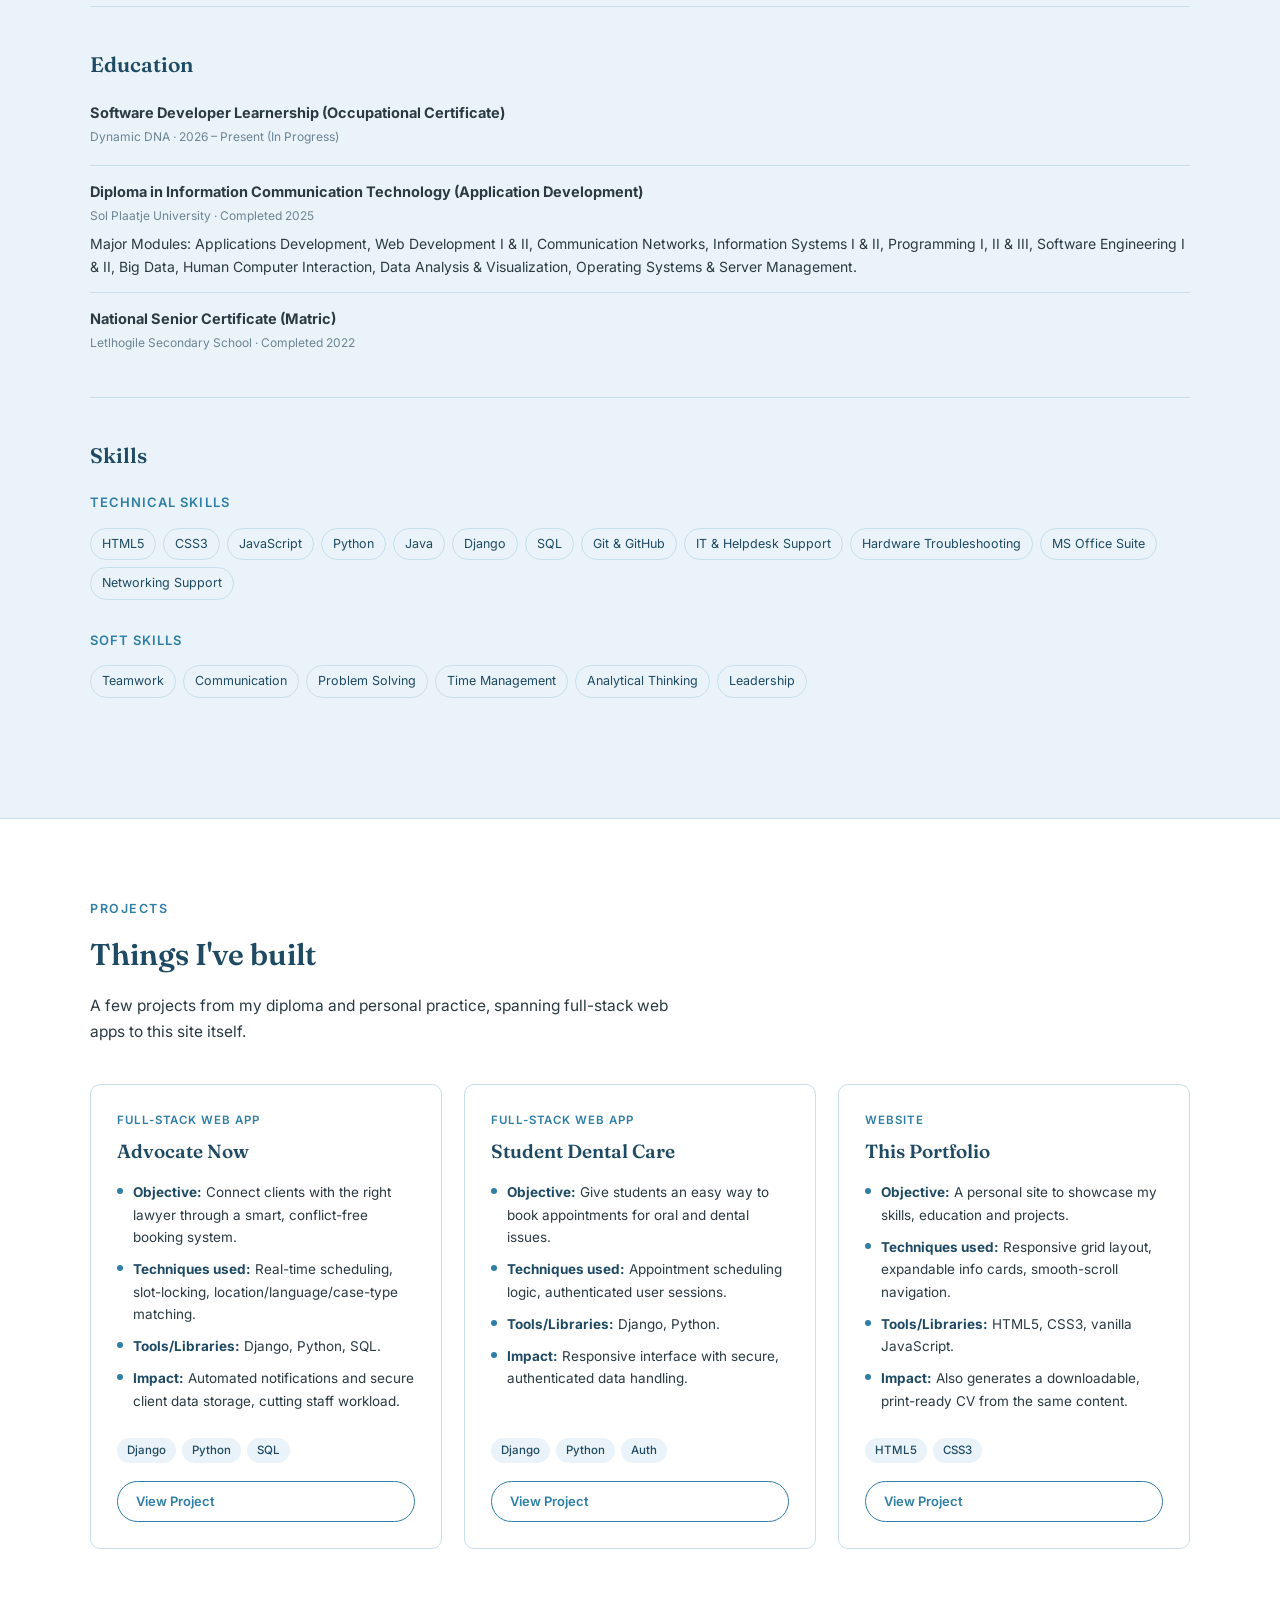
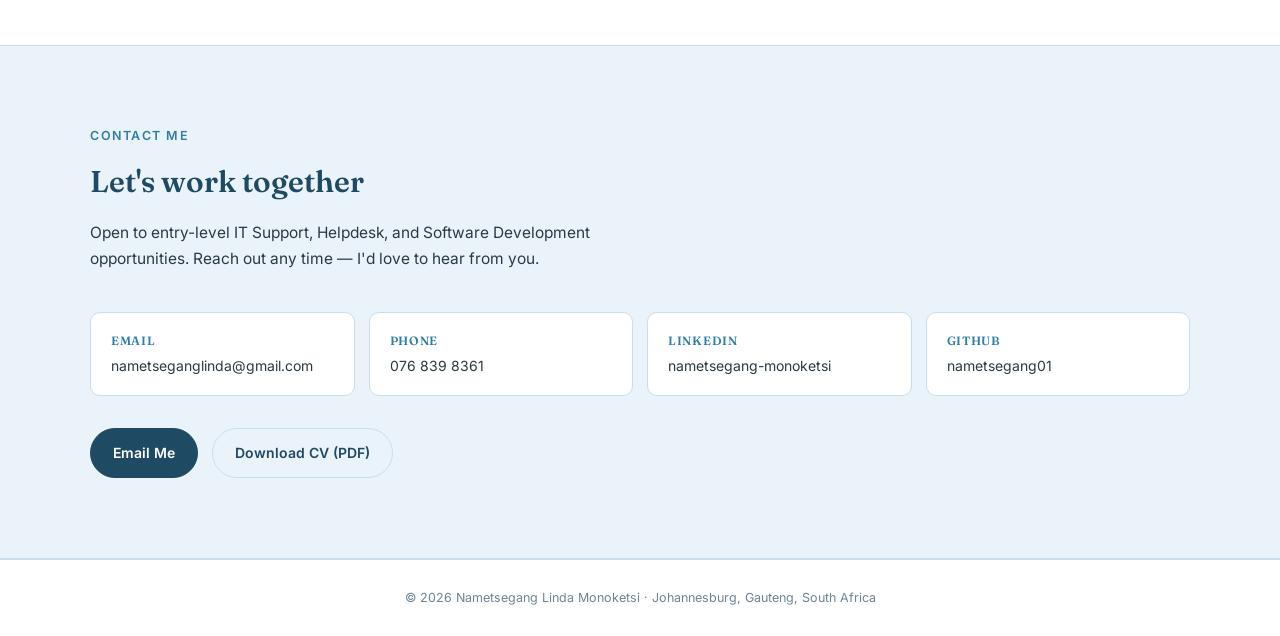
==== commit 9e2e6a35: "Update index.html" ====
--- a/index.html
+++ b/index.html
@@ -42,7 +42,7 @@
     </div>
     <div class="hero-visual">
       <div class="hero-blob"></div>
-      <img src="images/profile.png" alt="Nametsegang Linda Monoketsi" class="hero-photo">
+      <img src="profile.png" alt="Nametsegang Linda Monoketsi" class="hero-photo">
     </div>
   </section>
 
--- a/style.css
+++ b/style.css
@@ -7,12 +7,12 @@
 :root {
   --blue-deep:   #1e4a63;   /* headings, name */
   --blue-mid:    #2f7ea6;   /* links, accents */
-  --blue-soft:   #eaf3f9;   /* sidebar background */
+  --blue-soft:   #eaf3f9;   /* section background */
   --blue-line:   #c7dfec;   /* hairlines, dividers, tags */
   --text-main:   #2b3a42;
   --text-muted:  #6c8494;
   --white:       #ffffff;
-  --nav-height:  64px;
+  --nav-height:  68px;
 }
 
 * {
@@ -44,9 +44,19 @@
 }
 
 a:focus-visible,
-button:focus-visible {
+button:focus-visible,
+summary:focus-visible {
   outline: 2px solid var(--blue-mid);
   outline-offset: 2px;
+}
+
+.eyebrow {
+  font-size: 12.5px;
+  font-weight: 600;
+  text-transform: uppercase;
+  letter-spacing: 0.12em;
+  color: var(--blue-mid);
+  margin-bottom: 10px;
 }
 
 /* ---------- Top navigation ---------- */
@@ -59,7 +69,7 @@
   display: flex;
   align-items: center;
   gap: 24px;
-  padding: 0 32px;
+  padding: 0 48px;
   background-color: rgba(255, 255, 255, 0.92);
   backdrop-filter: saturate(180%) blur(8px);
   border-bottom: 1px solid var(--blue-line);
@@ -67,7 +77,7 @@
 
 .nav-brand {
   font-family: 'Fraunces', Georgia, serif;
-  font-weight: 600;
+  font-weight: 700;
   font-size: 19px;
   color: var(--blue-deep);
   text-decoration: none;
@@ -77,14 +87,14 @@
 .nav-links {
   list-style: none;
   display: flex;
-  gap: 26px;
-  margin-right: auto;
+  gap: 30px;
+  margin: 0 auto;
 }
 
 .nav-links a {
   text-decoration: none;
   color: var(--text-main);
-  font-size: 14px;
+  font-size: 14.5px;
   font-weight: 500;
 }
 
@@ -92,19 +102,19 @@
   color: var(--blue-mid);
 }
 
-.nav-download {
+.nav-cta {
   text-decoration: none;
   background-color: var(--blue-deep);
   color: var(--white);
   font-size: 13.5px;
   font-weight: 600;
-  padding: 9px 16px;
-  border-radius: 5px;
+  padding: 10px 18px;
+  border-radius: 999px;
   white-space: nowrap;
   transition: background-color 0.15s ease;
 }
 
-.nav-download:hover {
+.nav-cta:hover {
   background-color: var(--blue-mid);
 }
 
@@ -128,190 +138,82 @@
   border-radius: 2px;
 }
 
-/* ---------- Page layout ---------- */
-
-.page {
-  display: flex;
-  max-width: 1000px;
+/* ---------- Hero / Home ---------- */
+
+.hero-section {
+  max-width: 1100px;
   margin: 0 auto;
-  min-height: 100vh;
-}
-
-/* ---------- Sidebar ---------- */
-
-.sidebar {
-  flex: 0 0 300px;
+  padding: 76px 48px 90px;
+  display: flex;
+  align-items: center;
+  gap: 56px;
+}
+
+.hero-text {
+  flex: 1 1 480px;
+}
+
+.hero-text h1 {
+  font-size: 40px;
+  font-weight: 600;
+  line-height: 1.25;
+  margin-bottom: 20px;
+}
+
+.accent {
+  color: var(--blue-mid);
+}
+
+.hero-sub {
+  color: var(--text-main);
+  max-width: 56ch;
+  margin-bottom: 30px;
+}
+
+.hero-actions {
+  display: flex;
+  gap: 14px;
+  flex-wrap: wrap;
+}
+
+.hero-visual {
+  position: relative;
+  flex: 0 0 260px;
+  height: 260px;
+  display: flex;
+  align-items: center;
+  justify-content: center;
+}
+
+.hero-blob {
+  position: absolute;
+  inset: 0;
   background-color: var(--blue-soft);
-  padding: 48px 32px;
-  border-right: 6px solid var(--blue-line);
-  border-left: 6px solid var(--blue-line);
-}
-
-.profile-photo {
-  width: 128px;
-  height: 128px;
+  border-radius: 42% 58% 63% 37% / 45% 40% 60% 55%;
+  border: 1px solid var(--blue-line);
+}
+
+.hero-photo {
+  position: relative;
+  width: 200px;
+  height: 200px;
   border-radius: 50%;
   object-fit: cover;
-  display: block;
-  margin: 0 auto 20px;
-  border: 3px solid var(--white);
-  box-shadow: 0 0 0 1px var(--blue-line);
-}
-
-.sidebar h1 {
-  font-size: 22px;
-  font-weight: 600;
-  text-align: center;
-  line-height: 1.3;
-}
-
-.sidebar .title {
-  text-align: center;
-  font-size: 13.5px;
-  color: var(--text-muted);
-  margin-top: 6px;
-  margin-bottom: 24px;
-}
-
-.btn-download-cv {
-  display: flex;
-  align-items: center;
-  justify-content: center;
-  gap: 8px;
-  text-decoration: none;
-  background-color: var(--white);
-  color: var(--blue-deep);
-  border: 1.5px solid var(--blue-deep);
-  font-size: 13.5px;
-  font-weight: 600;
-  padding: 11px 14px;
-  border-radius: 6px;
-  margin-bottom: 36px;
-  transition: background-color 0.15s ease, color 0.15s ease;
-}
-
-.btn-download-cv svg {
-  flex-shrink: 0;
-}
-
-.btn-download-cv:hover {
-  background-color: var(--blue-deep);
-  color: var(--white);
-}
-
-.sidebar-block {
-  margin-bottom: 34px;
-}
-
-.sidebar-block:last-child {
-  margin-bottom: 0;
-}
-
-.sidebar h2 {
-  font-size: 13px;
-  font-weight: 600;
-  text-transform: uppercase;
-  letter-spacing: 0.08em;
-  color: var(--blue-mid);
-  margin-bottom: 14px;
-  font-family: 'Inter', Arial, sans-serif;
-}
-
-/* Contact list */
-.contact-list dt {
-  font-size: 11px;
-  text-transform: uppercase;
-  letter-spacing: 0.06em;
-  color: var(--text-muted);
-  margin-top: 12px;
-}
-
-.contact-list dt:first-child {
-  margin-top: 0;
-}
-
-.contact-list dd {
-  font-size: 14px;
-  word-break: break-word;
-}
-
-.contact-list a {
-  text-decoration: none;
-  border-bottom: 1px solid var(--blue-line);
-}
-
-.contact-list a:hover {
-  border-bottom-color: var(--blue-mid);
-}
-
-/* Skill tags */
-.tag-list {
-  list-style: none;
-  display: flex;
-  flex-wrap: wrap;
-  gap: 7px;
-}
-
-.tag-list li {
-  background-color: var(--white);
-  border: 1px solid var(--blue-line);
-  color: var(--blue-deep);
-  font-size: 12.5px;
-  padding: 5px 10px;
-  border-radius: 4px;
-}
-
-/* ---------- Main content ---------- */
-
-.main {
-  flex: 1;
-  padding: 48px 56px;
-}
-
-/* Hero */
-.hero {
-  margin-bottom: 52px;
-  padding-bottom: 36px;
-  border-bottom: 1px solid var(--blue-line);
-}
-
-.hero-eyebrow {
-  font-size: 12.5px;
-  font-weight: 600;
-  text-transform: uppercase;
-  letter-spacing: 0.12em;
-  color: var(--blue-mid);
-  margin-bottom: 12px;
-}
-
-.hero-heading {
-  font-size: 30px;
-  font-weight: 600;
-  line-height: 1.28;
-  margin-bottom: 16px;
-  max-width: 34ch;
-}
-
-.hero-sub {
-  color: var(--text-main);
-  max-width: 62ch;
-  margin-bottom: 24px;
-}
-
-.hero-actions {
-  display: flex;
-  gap: 14px;
-  flex-wrap: wrap;
-}
+  border: 4px solid var(--white);
+  box-shadow: 0 8px 24px rgba(30, 74, 99, 0.15);
+}
+
+/* ---------- Buttons ---------- */
 
 .btn-primary,
-.btn-secondary {
+.btn-secondary,
+.btn-outline {
   display: inline-block;
   text-decoration: none;
   font-size: 14px;
   font-weight: 600;
-  padding: 11px 20px;
-  border-radius: 6px;
+  padding: 12px 22px;
+  border-radius: 999px;
   transition: background-color 0.15s ease, color 0.15s ease, border-color 0.15s ease;
 }
 
@@ -336,141 +238,258 @@
   border-color: var(--blue-deep);
 }
 
+.btn-outline {
+  background-color: transparent;
+  color: var(--blue-mid);
+  border: 1.5px solid var(--blue-mid);
+  padding: 9px 18px;
+  font-size: 13px;
+}
+
+.btn-outline:hover {
+  background-color: var(--blue-mid);
+  color: var(--white);
+}
+
+/* ---------- Sections ---------- */
+
 .section {
-  margin-bottom: 44px;
-  scroll-margin-top: calc(var(--nav-height) + 12px);
-}
-
-.section h2 {
-  font-size: 21px;
-  font-weight: 600;
-  margin-bottom: 20px;
-  padding-bottom: 10px;
+  padding: 80px 48px;
+}
+
+.section-alt {
+  background-color: var(--blue-soft);
+  border-top: 1px solid var(--blue-line);
   border-bottom: 1px solid var(--blue-line);
 }
 
-.section p {
+.section-inner {
+  max-width: 1100px;
+  margin: 0 auto;
+}
+
+.section-inner h2 {
+  font-size: 30px;
+  font-weight: 600;
+  margin-bottom: 14px;
+}
+
+.section-lead {
+  max-width: 60ch;
+  color: var(--text-main);
+  margin-bottom: 40px;
+}
+
+/* ---------- About Me: info cards ---------- */
+
+.info-grid {
+  display: grid;
+  grid-template-columns: repeat(auto-fit, minmax(240px, 1fr));
+  gap: 18px;
+}
+
+.info-card {
+  background-color: var(--white);
+  border: 1px solid var(--blue-line);
+  border-radius: 10px;
+  padding: 24px;
+  text-decoration: none;
+  display: flex;
+  flex-direction: column;
+  align-items: flex-start;
+  gap: 4px;
+  position: relative;
+  transition: border-color 0.15s ease, box-shadow 0.15s ease, transform 0.15s ease;
+}
+
+.info-card:hover {
+  border-color: var(--blue-mid);
+  box-shadow: 0 10px 24px rgba(30, 74, 99, 0.1);
+  transform: translateY(-2px);
+}
+
+.info-icon {
+  flex-shrink: 0;
+  width: 34px;
+  height: 34px;
+  border-radius: 8px;
+  background-color: var(--blue-soft);
+  color: var(--blue-deep);
+  display: flex;
+  align-items: center;
+  justify-content: center;
+  margin-bottom: 8px;
+}
+
+.info-icon svg {
+  width: 18px;
+  height: 18px;
+}
+
+.info-title {
+  font-family: 'Fraunces', Georgia, serif;
+  font-size: 16.5px;
+  font-weight: 600;
+  color: var(--blue-deep);
+}
+
+.info-preview {
+  font-size: 13.5px;
+  color: var(--text-muted);
+}
+
+.info-arrow {
+  position: absolute;
+  top: 24px;
+  right: 22px;
+  color: var(--blue-mid);
+  font-size: 16px;
+  transition: transform 0.15s ease;
+}
+
+.info-card:hover .info-arrow {
+  transform: translateX(3px);
+}
+
+.info-card p,
+.info-card .info-list {
+  margin-top: 16px;
+}
+
+.info-list {
+  list-style: none;
+}
+
+.info-list li {
+  padding-bottom: 14px;
+  margin-bottom: 14px;
+  border-bottom: 1px solid var(--blue-line);
+}
+
+.info-list li:last-child {
+  border-bottom: none;
+  margin-bottom: 0;
+  padding-bottom: 0;
+}
+
+.info-list strong {
+  display: block;
+  font-size: 14.5px;
+  color: var(--text-main);
+  margin-bottom: 2px;
+}
+
+.info-meta {
+  display: block;
+  font-size: 12px;
+  color: var(--text-muted);
+  margin-bottom: 4px;
+}
+
+.info-list p {
+  margin-top: 6px;
+  font-size: 14px;
+}
+
+.tag-list {
+  list-style: none;
+  display: flex;
+  flex-wrap: wrap;
+  gap: 7px;
+}
+
+.tag-list li {
+  background-color: var(--blue-soft);
+  border: 1px solid var(--blue-line);
+  color: var(--blue-deep);
+  font-size: 12.5px;
+  padding: 5px 11px;
+  border-radius: 999px;
+}
+
+/* ---------- Projects ---------- */
+
+.project-grid {
+  display: grid;
+  grid-template-columns: repeat(auto-fit, minmax(280px, 1fr));
+  gap: 22px;
+  margin-bottom: 16px;
+}
+
+.project-card {
+  border: 1px solid var(--blue-line);
+  border-radius: 10px;
+  padding: 26px;
+  background-color: var(--white);
+  display: flex;
+  flex-direction: column;
+  transition: box-shadow 0.15s ease, border-color 0.15s ease, transform 0.15s ease;
+}
+
+.project-card:hover {
+  border-color: var(--blue-mid);
+  box-shadow: 0 10px 24px rgba(30, 74, 99, 0.1);
+  transform: translateY(-2px);
+}
+
+.project-kicker {
+  font-size: 11.5px;
+  font-weight: 600;
+  text-transform: uppercase;
+  letter-spacing: 0.08em;
+  color: var(--blue-mid);
+  margin-bottom: 6px;
+}
+
+.project-card h3 {
+  font-size: 19px;
+  font-weight: 600;
+  margin-bottom: 14px;
+}
+
+.project-details {
+  list-style: none;
+  flex-grow: 1;
+  margin-bottom: 16px;
+}
+
+.project-details li {
+  font-size: 13.5px;
+  color: var(--text-main);
   margin-bottom: 10px;
-}
-
-.section ul {
-  padding-left: 20px;
-  margin-bottom: 10px;
-}
-
-.section li {
-  margin-bottom: 4px;
-}
-
-/* Timeline entries (education / experience) */
-.timeline-entry {
+  padding-left: 16px;
   position: relative;
-  padding-left: 22px;
-  padding-bottom: 26px;
-  border-left: 2px solid var(--blue-line);
-}
-
-.timeline-entry:last-child {
-  padding-bottom: 0;
-}
-
-.timeline-entry::before {
+}
+
+.project-details li::before {
   content: "";
   position: absolute;
-  left: -6px;
-  top: 4px;
-  width: 10px;
-  height: 10px;
+  left: 0;
+  top: 7px;
+  width: 6px;
+  height: 6px;
   border-radius: 50%;
   background-color: var(--blue-mid);
-  border: 2px solid var(--white);
-}
-
-.timeline-entry h3 {
-  font-size: 16.5px;
-  font-weight: 500;
-  margin-bottom: 4px;
-}
-
-.entry-meta {
-  font-size: 13px;
-  color: var(--text-muted);
-  margin-bottom: 8px !important;
-}
-
-/* Project cards */
-.project-grid {
-  display: grid;
-  grid-template-columns: repeat(auto-fit, minmax(230px, 1fr));
-  gap: 20px;
-  margin-bottom: 14px;
-}
-
-.project-card {
-  border: 1px solid var(--blue-line);
-  border-radius: 8px;
-  padding: 20px;
-  background-color: var(--white);
-  display: flex;
-  flex-direction: column;
-  transition: box-shadow 0.15s ease, border-color 0.15s ease;
-}
-
-.project-card:hover {
-  border-color: var(--blue-mid);
-  box-shadow: 0 4px 14px rgba(30, 74, 99, 0.08);
-}
-
-.project-card-head {
-  display: flex;
-  align-items: center;
-  justify-content: space-between;
-  gap: 8px;
-  margin-bottom: 2px;
-}
-
-.project-card-head h3 {
-  font-size: 16.5px;
-  font-weight: 500;
-}
-
-.project-link {
-  display: inline-flex;
-  align-items: center;
-  gap: 5px;
-  font-size: 12.5px;
-  font-weight: 600;
-  text-decoration: none;
-  color: var(--blue-mid);
-  white-space: nowrap;
-}
-
-.project-link:hover {
+}
+
+.project-details strong {
   color: var(--blue-deep);
 }
 
-.project-card ul:not(.tech-tags) {
-  flex-grow: 1;
-}
-
 .tech-tags {
-  list-style: none;
   display: flex;
   flex-wrap: wrap;
   gap: 6px;
-  padding-left: 0 !important;
-  margin-top: 6px;
-  margin-bottom: 0 !important;
-}
-
-.tech-tags li {
+  margin-bottom: 18px;
+}
+
+.tech-tags span {
   background-color: var(--blue-soft);
   color: var(--blue-deep);
   font-size: 11.5px;
   font-weight: 500;
-  padding: 3px 9px;
+  padding: 3px 10px;
   border-radius: 999px;
-  margin-bottom: 0;
 }
 
 .project-note {
@@ -479,43 +498,250 @@
   font-style: italic;
 }
 
-/* Contact CTA */
-.contact-cta {
-  background-color: var(--blue-soft);
+/* ---------- Contact ---------- */
+
+.contact-inner {
+  text-align: left;
+}
+
+.contact-grid {
+  display: grid;
+  grid-template-columns: repeat(auto-fit, minmax(200px, 1fr));
+  gap: 14px;
+  margin-bottom: 32px;
+}
+
+.contact-card {
+  display: flex;
+  flex-direction: column;
+  gap: 4px;
+  background-color: var(--white);
   border: 1px solid var(--blue-line);
   border-radius: 10px;
-  padding: 32px;
-  text-align: left;
-}
-
-.contact-cta h2 {
-  border-bottom: none;
-  padding-bottom: 0;
+  padding: 18px 20px;
+  text-decoration: none;
+  color: var(--text-main);
+  font-size: 14px;
+  transition: border-color 0.15s ease, box-shadow 0.15s ease;
+}
+
+.contact-card:hover {
+  border-color: var(--blue-mid);
+  box-shadow: 0 6px 16px rgba(30, 74, 99, 0.08);
+}
+
+.contact-card .info-title {
+  font-size: 12px;
+  text-transform: uppercase;
+  letter-spacing: 0.06em;
+  color: var(--blue-mid);
+}
+
+.contact-actions {
+  display: flex;
+  gap: 14px;
+  flex-wrap: wrap;
+}
+
+/* ---------- About Me: scrollable sub-sections ---------- */
+
+.tab-bar {
+  display: flex;
+  flex-wrap: wrap;
+  gap: 8px;
+  list-style: none;
+  position: sticky;
+  top: var(--nav-height);
+  z-index: 10;
+  background-color: var(--blue-soft);
+  padding: 14px 0;
+  margin-bottom: 12px;
+}
+
+.about-subsection {
+  padding: 40px 0;
+  border-top: 1px solid var(--blue-line);
+  scroll-margin-top: calc(var(--nav-height) + 74px);
+}
+
+.about-subsection:first-of-type {
+  border-top: none;
+  padding-top: 8px;
+}
+
+.about-subsection h3 {
+  font-size: 21px;
+  font-weight: 600;
+  margin-bottom: 20px;
+}
+
+.about-subsection .skills-group h4 {
+  font-size: 13px;
+  font-weight: 600;
+  text-transform: uppercase;
+  letter-spacing: 0.08em;
+  color: var(--blue-mid);
+  margin-bottom: 14px;
+  font-family: 'Inter', Arial, sans-serif;
+}
+
+/* ---------- Sub-pages (legacy, retained for reference) ---------- */
+
+.page-header {
+  max-width: 1100px;
+  margin: 0 auto;
+  padding: 56px 48px 0;
+}
+
+.breadcrumb {
+  display: inline-flex;
+  align-items: center;
+  gap: 6px;
+  text-decoration: none;
+  color: var(--text-muted);
+  font-size: 13.5px;
+  font-weight: 500;
+  margin-bottom: 22px;
+}
+
+.breadcrumb:hover {
+  color: var(--blue-mid);
+}
+
+.page-header h1 {
+  font-size: 32px;
+  font-weight: 600;
   margin-bottom: 10px;
 }
 
-.contact-cta p {
-  color: var(--text-main);
-  max-width: 55ch;
-}
-
-.contact-cta-links {
-  display: flex;
-  gap: 12px;
-  flex-wrap: wrap;
-  margin-top: 14px;
-}
-
-/* Footer */
+.page-lead {
+  max-width: 60ch;
+  color: var(--text-main);
+  margin-bottom: 30px;
+}
+
+.tab-bar a {
+  display: inline-block;
+  text-decoration: none;
+  color: var(--text-main);
+  font-size: 13.5px;
+  font-weight: 600;
+  padding: 9px 18px;
+  border-radius: 999px;
+  border: 1.5px solid var(--blue-line);
+  transition: border-color 0.15s ease, background-color 0.15s ease, color 0.15s ease;
+}
+
+.tab-bar a:hover {
+  border-color: var(--blue-mid);
+}
+
+.tab-bar a.active {
+  background-color: var(--blue-deep);
+  border-color: var(--blue-deep);
+  color: var(--white);
+}
+
+.page-main {
+  max-width: 1100px;
+  margin: 0 auto;
+  padding: 0 48px 90px;
+}
+
+.page-main .info-list li {
+  padding-bottom: 22px;
+  margin-bottom: 22px;
+}
+
+.page-main .info-list strong {
+  font-size: 17px;
+}
+
+.page-main .info-list p {
+  font-size: 14.5px;
+  margin-top: 8px;
+}
+
+.skills-group {
+  margin-bottom: 30px;
+}
+
+.skills-group:last-child {
+  margin-bottom: 0;
+}
+
+.skills-group h3 {
+  font-size: 13px;
+  font-weight: 600;
+  text-transform: uppercase;
+  letter-spacing: 0.08em;
+  color: var(--blue-mid);
+  margin-bottom: 14px;
+  font-family: 'Inter', Arial, sans-serif;
+}
+
+.about-bio {
+  max-width: 68ch;
+  font-size: 16px;
+}
+
+.about-bio p {
+  margin-bottom: 16px;
+}
+
+.about-bio p:last-child {
+  margin-bottom: 0;
+}
+
+@media (max-width: 860px) {
+  .page-header {
+    padding: 44px 28px 0;
+  }
+
+  .page-main {
+    padding: 0 28px 64px;
+  }
+
+  .page-header h1 {
+    font-size: 27px;
+  }
+}
+
+/* ---------- Footer ---------- */
+
 .footer {
-  padding-top: 20px;
-  margin-top: 44px;
-  border-top: 1px solid var(--blue-line);
+  padding: 28px 48px;
+  text-align: center;
   font-size: 12.5px;
   color: var(--text-muted);
+  border-top: 1px solid var(--blue-line);
 }
 
 /* ---------- Responsive ---------- */
+
+@media (max-width: 860px) {
+  .hero-section {
+    flex-direction: column-reverse;
+    text-align: center;
+    padding: 56px 28px 64px;
+  }
+
+  .hero-text h1 {
+    font-size: 30px;
+  }
+
+  .hero-actions {
+    justify-content: center;
+  }
+
+  .section {
+    padding: 60px 28px;
+  }
+
+  .navbar {
+    padding: 0 20px;
+  }
+}
 
 @media (max-width: 760px) {
   .nav-links {
@@ -526,8 +752,8 @@
     flex-direction: column;
     background-color: var(--white);
     border-bottom: 1px solid var(--blue-line);
-    padding: 16px 32px;
-    gap: 14px;
+    padding: 18px 28px;
+    gap: 16px;
     transform: translateY(-130%);
     transition: transform 0.2s ease;
   }
@@ -540,86 +766,7 @@
     display: flex;
   }
 
-  .navbar {
-    padding: 0 20px;
-  }
-
-  .nav-download {
+  .nav-cta {
     display: none;
   }
-
-  .page {
-    flex-direction: column;
-  }
-
-  .sidebar {
-    flex: none;
-    border-right: none;
-    border-bottom: 1px solid var(--blue-line);
-    padding: 36px 28px;
-  }
-
-  .main {
-    padding: 36px 24px;
-  }
-
-  .hero-heading {
-    font-size: 25px;
-  }
-}
-
-/* ---------- Print styles (used for the downloadable CV PDF) ---------- */
-
-@media print {
-  .navbar,
-  .btn-download-cv,
-  .hero-actions,
-  .contact-cta,
-  .nav-toggle {
-    display: none !important;
-  }
-
-  html {
-    scroll-behavior: auto;
-  }
-
-  body {
-    font-size: 12.5px;
-  }
-
-  .page {
-    display: block;
-    max-width: 100%;
-  }
-
-  .sidebar {
-    border: none;
-    background-color: var(--blue-soft) !important;
-    -webkit-print-color-adjust: exact;
-    print-color-adjust: exact;
-    page-break-inside: avoid;
-  }
-
-  .hero {
-    border-bottom: none;
-    padding-bottom: 0;
-    margin-bottom: 24px;
-  }
-
-  .hero-heading {
-    font-size: 22px;
-  }
-
-  .section {
-    page-break-inside: avoid;
-  }
-
-  .project-grid {
-    grid-template-columns: 1fr;
-  }
-
-  a {
-    color: var(--text-main);
-    text-decoration: none;
-  }
-}+}
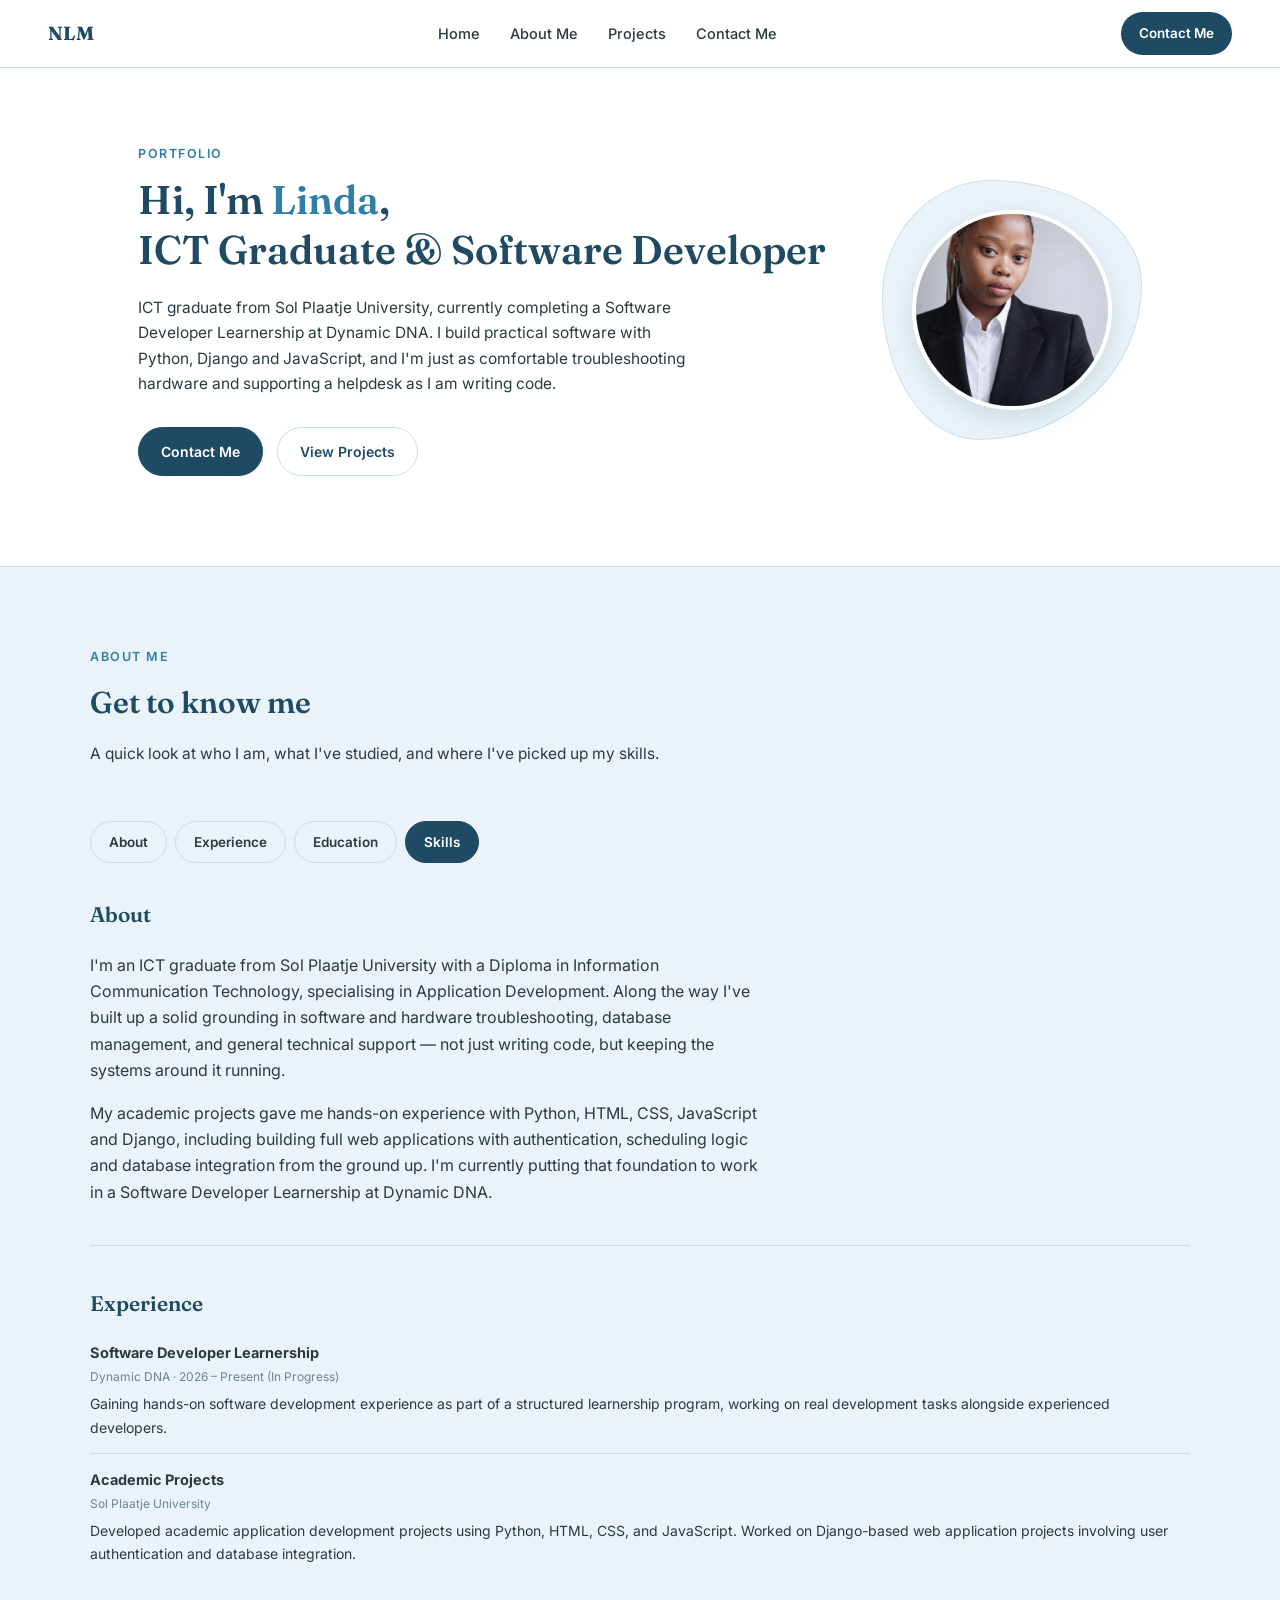
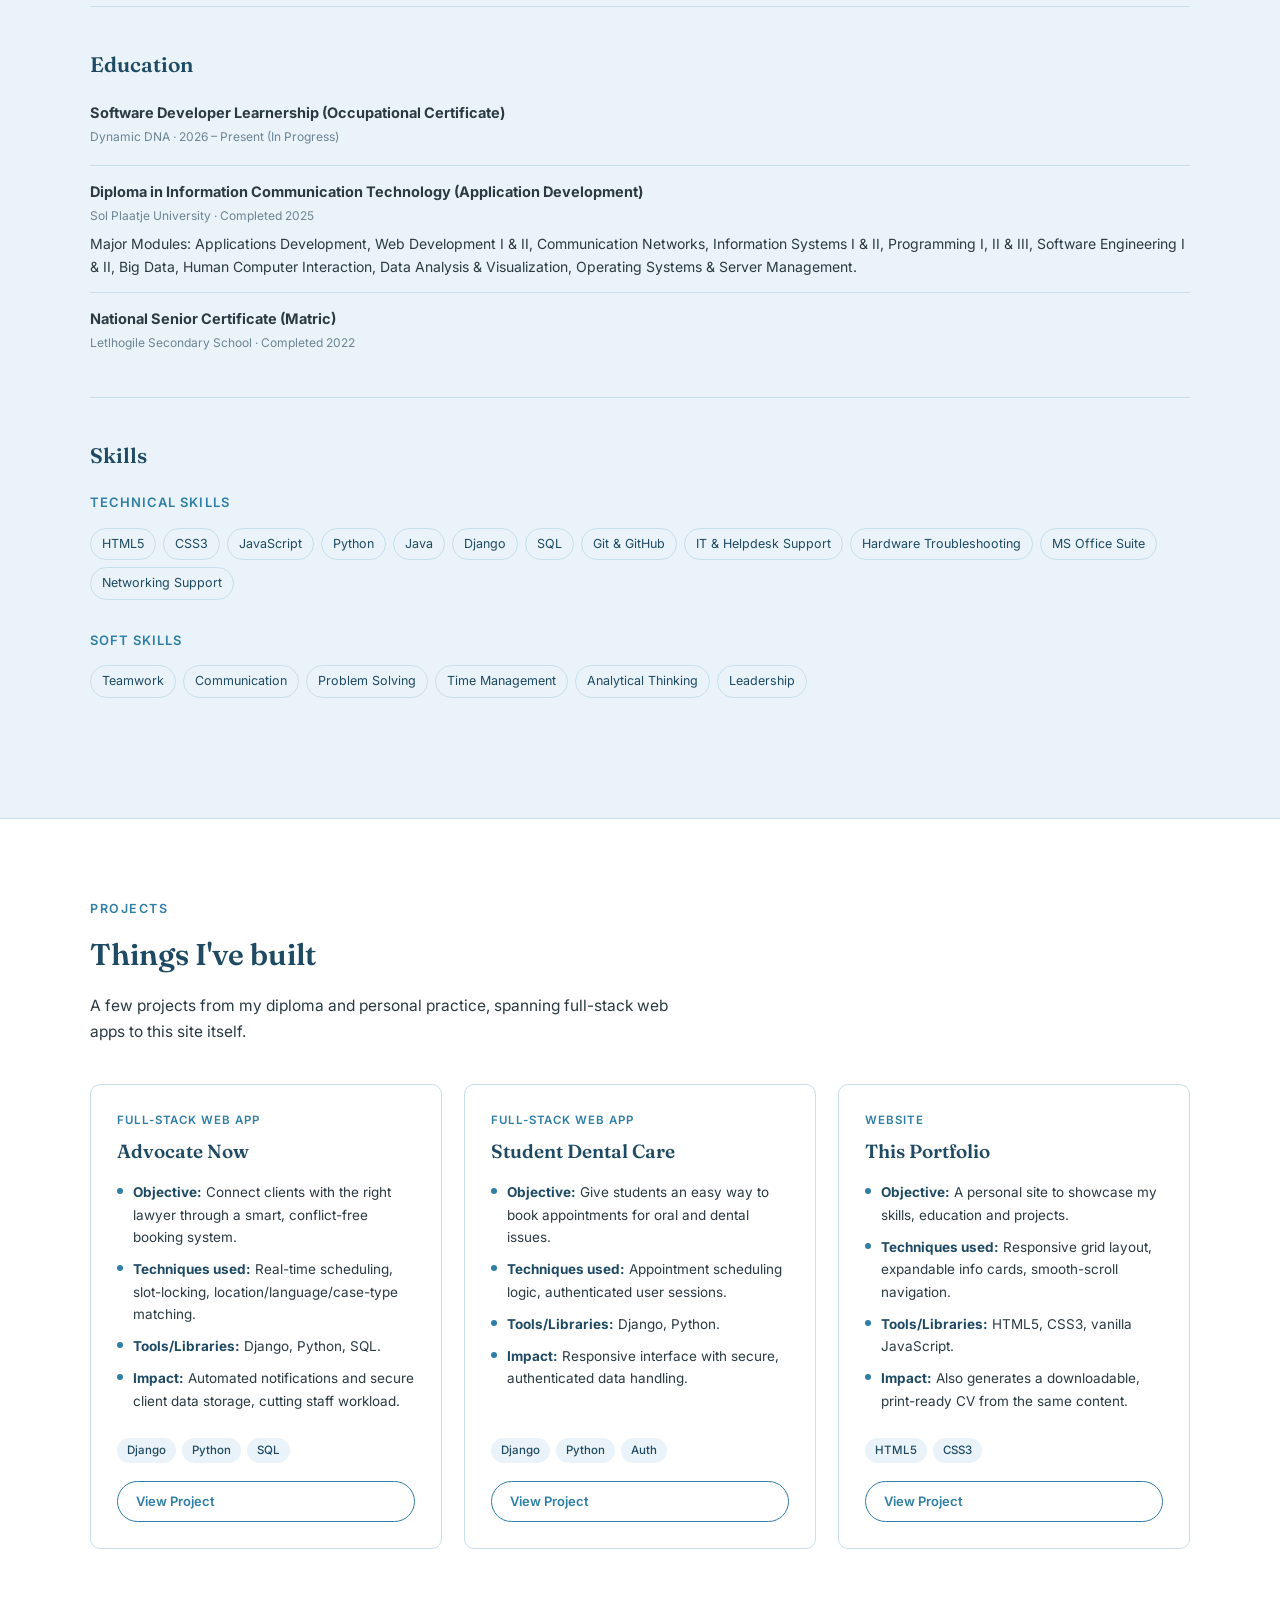
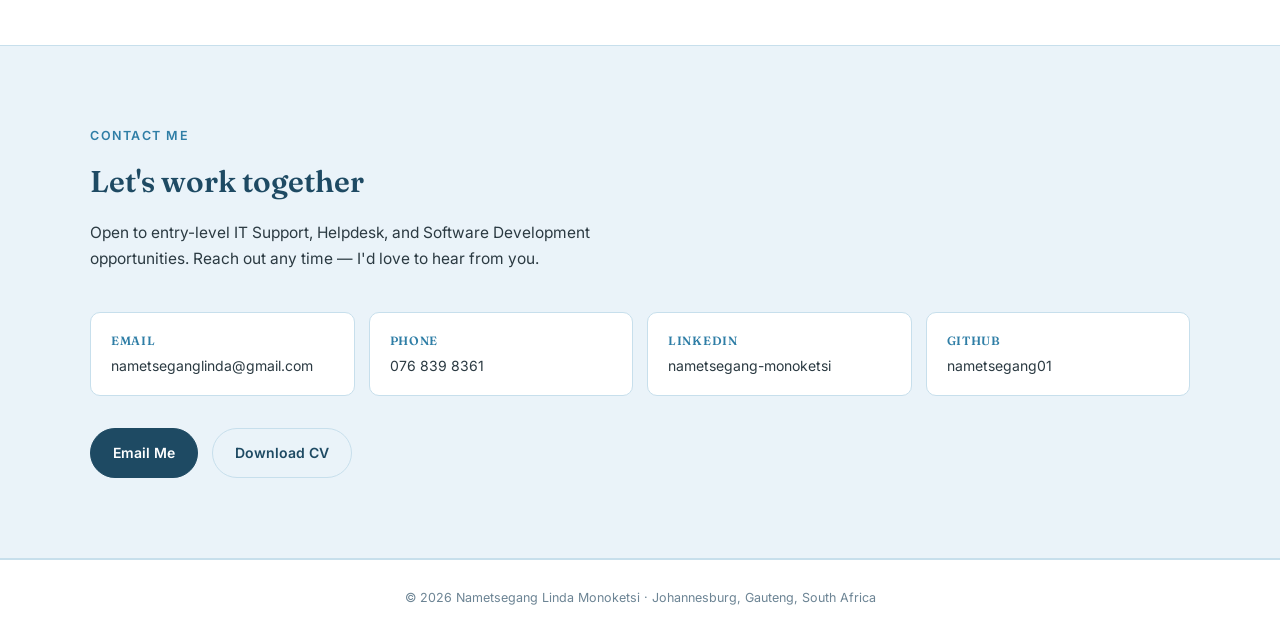
==== commit 99dfff58: "Update index.html" ====
--- a/index.html
+++ b/index.html
@@ -42,7 +42,7 @@
     </div>
     <div class="hero-visual">
       <div class="hero-blob"></div>
-      <img src="profile.png" alt="Nametsegang Linda Monoketsi" class="hero-photo">
+      <img src="profile.png" class="hero-photo">
     </div>
   </section>
 
@@ -229,7 +229,7 @@
 
       <div class="contact-actions">
         <a href="mailto:nametseganglinda@gmail.com" class="btn-primary">Email Me</a>
-        <a href="assets/Nametsegang_Monoketsi_CV.pdf" class="btn-secondary" download>Download CV (PDF)</a>
+        <a href="Nametsegang_Monoketsi_CV.pdf" class="btn-secondary" download>Download CV</a>
       </div>
     </div>
   </section>
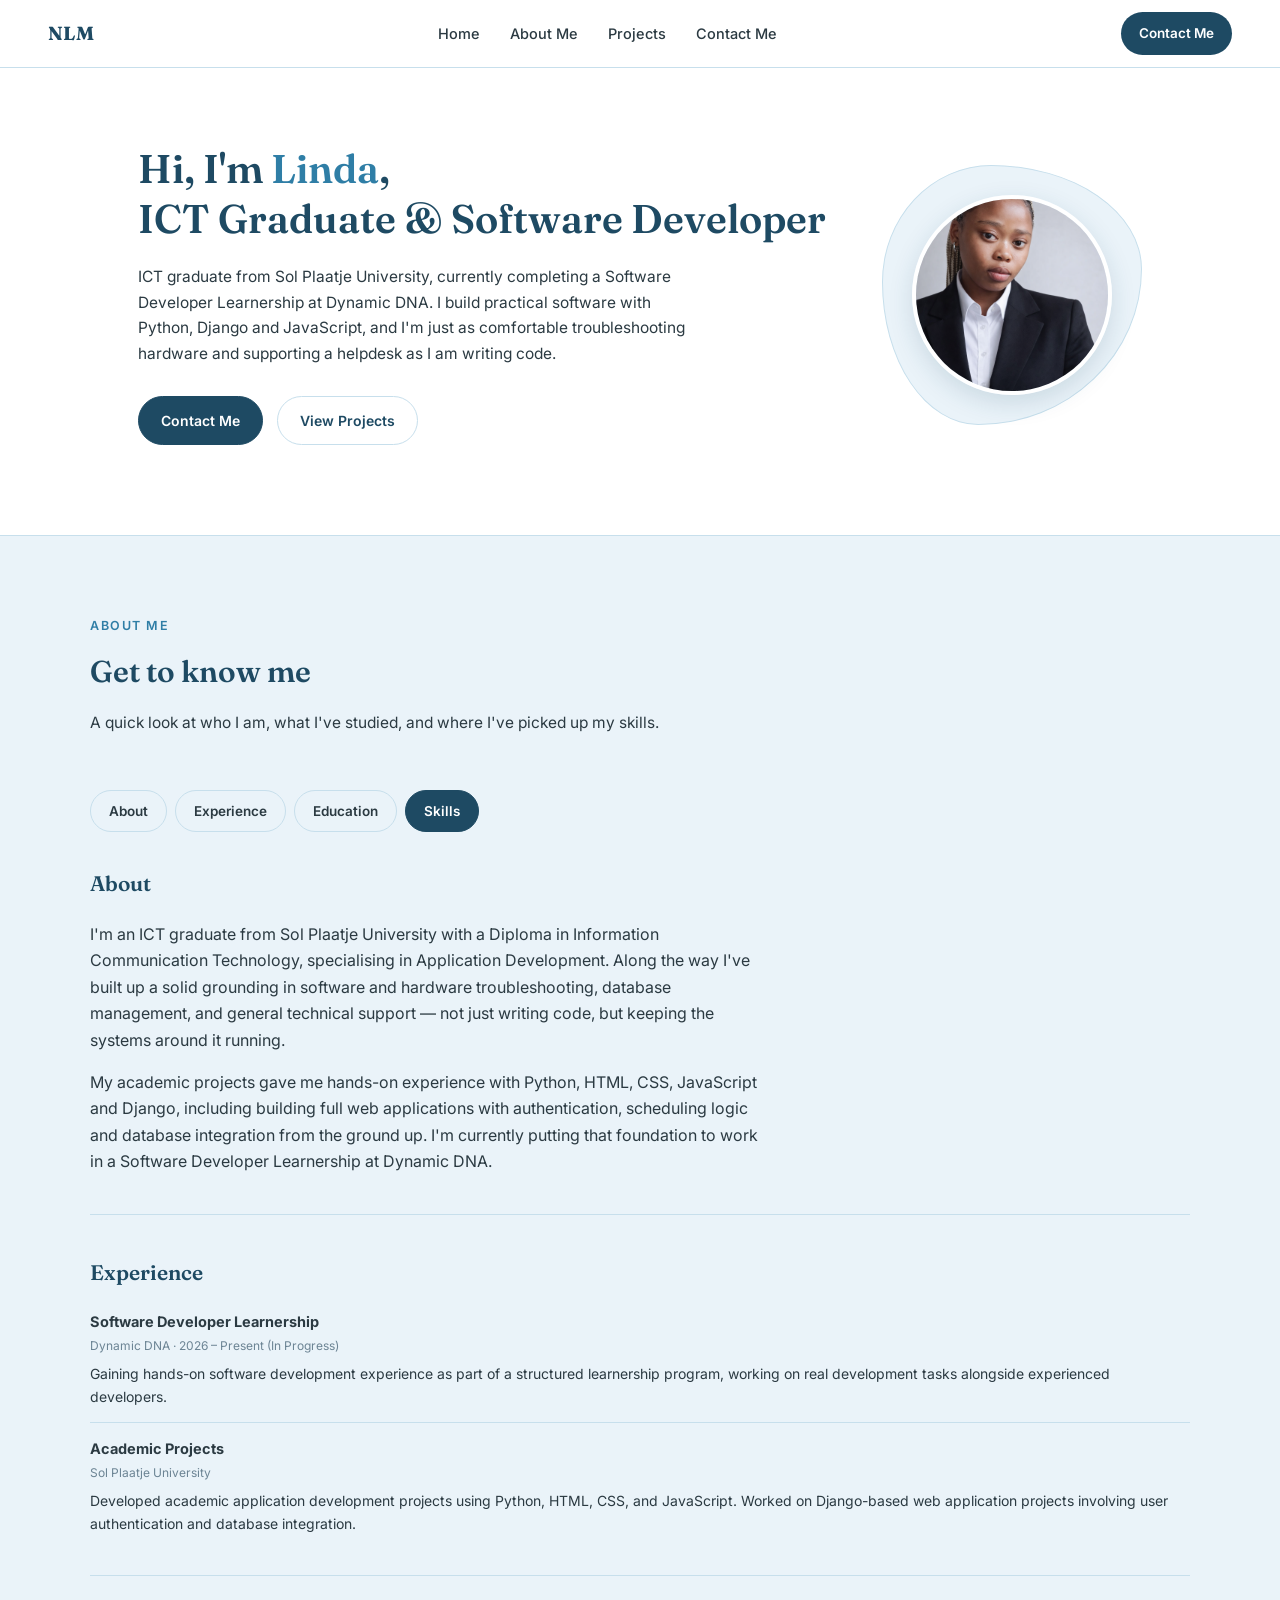
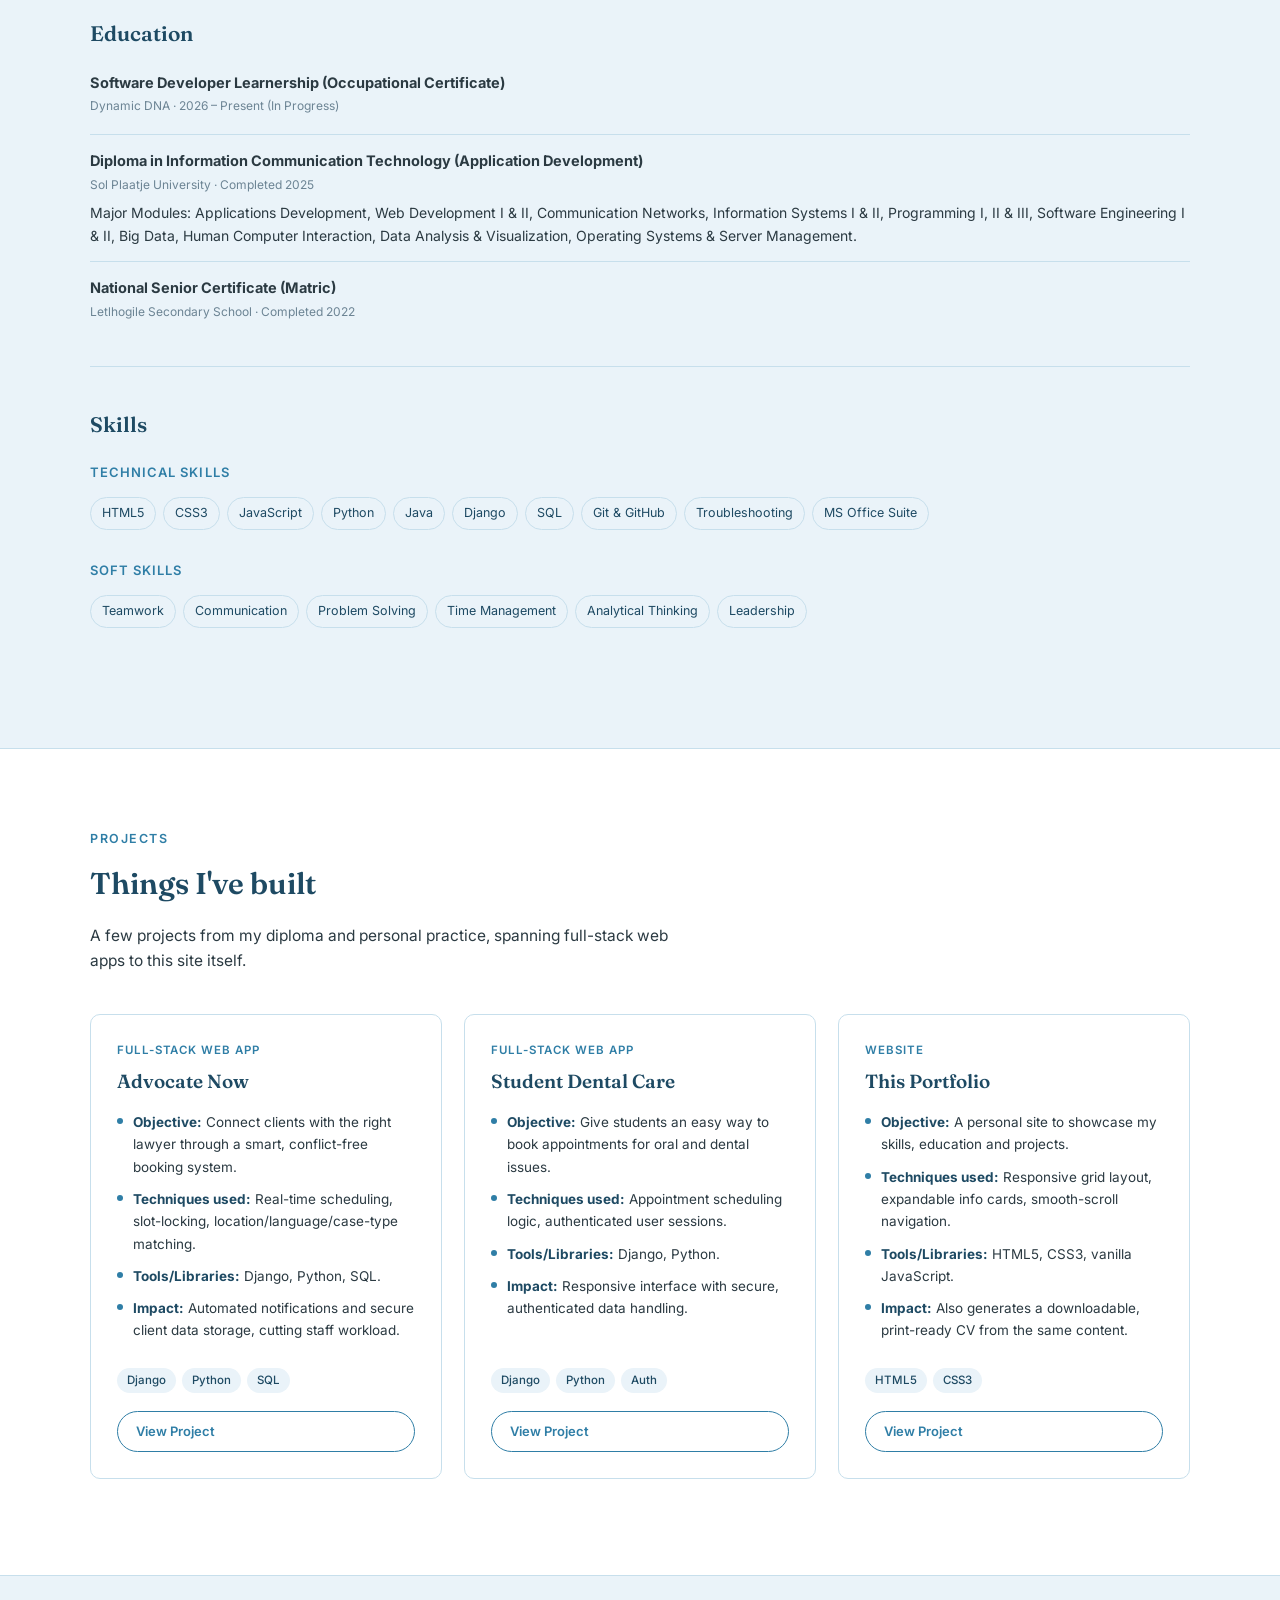
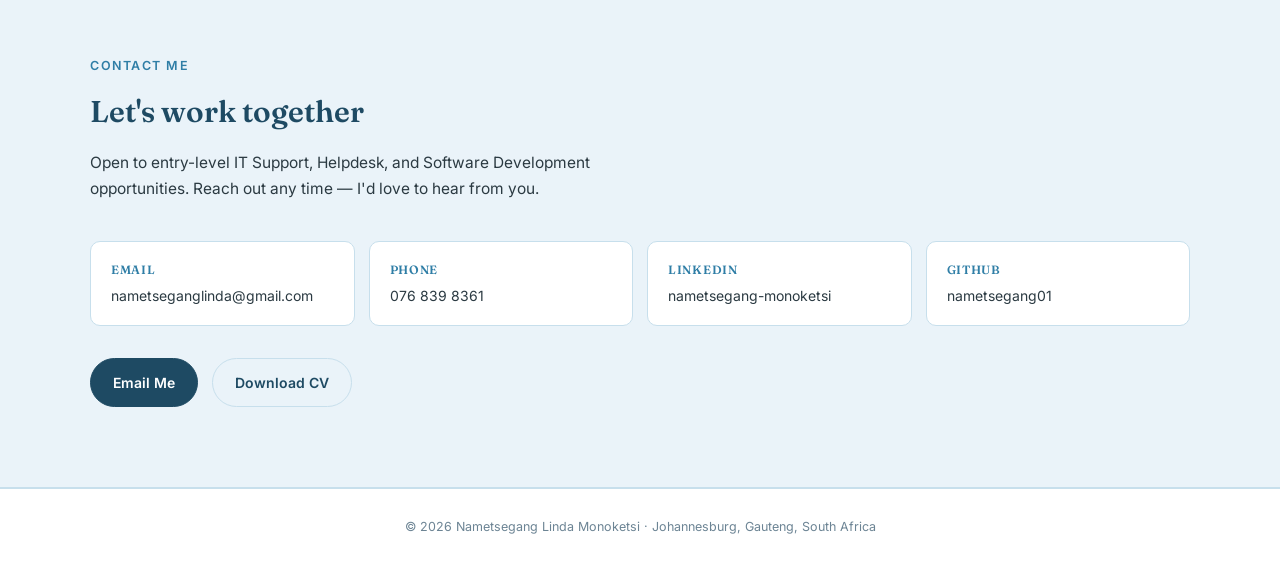
==== commit ff3b0f0a: "Update index.html" ====
--- a/index.html
+++ b/index.html
@@ -28,7 +28,6 @@
   <!-- Home / Hero -->
   <section class="hero-section" id="home">
     <div class="hero-text">
-      <p class="eyebrow">Portfolio</p>
       <h1>Hi, I'm <span class="accent">Linda</span>,<br>ICT Graduate &amp; Software Developer</h1>
       <p class="hero-sub">
         ICT graduate from Sol Plaatje University, currently completing a Software Developer Learnership
@@ -122,8 +121,7 @@
           <ul class="tag-list">
             <li>HTML5</li><li>CSS3</li><li>JavaScript</li><li>Python</li>
             <li>Java</li><li>Django</li><li>SQL</li><li>Git &amp; GitHub</li>
-            <li>IT &amp; Helpdesk Support</li><li>Hardware Troubleshooting</li>
-            <li>MS Office Suite</li><li>Networking Support</li>
+            <li>Troubleshooting</li><li>MS Office Suite</li>
           </ul>
         </div>
         <div class="skills-group">
